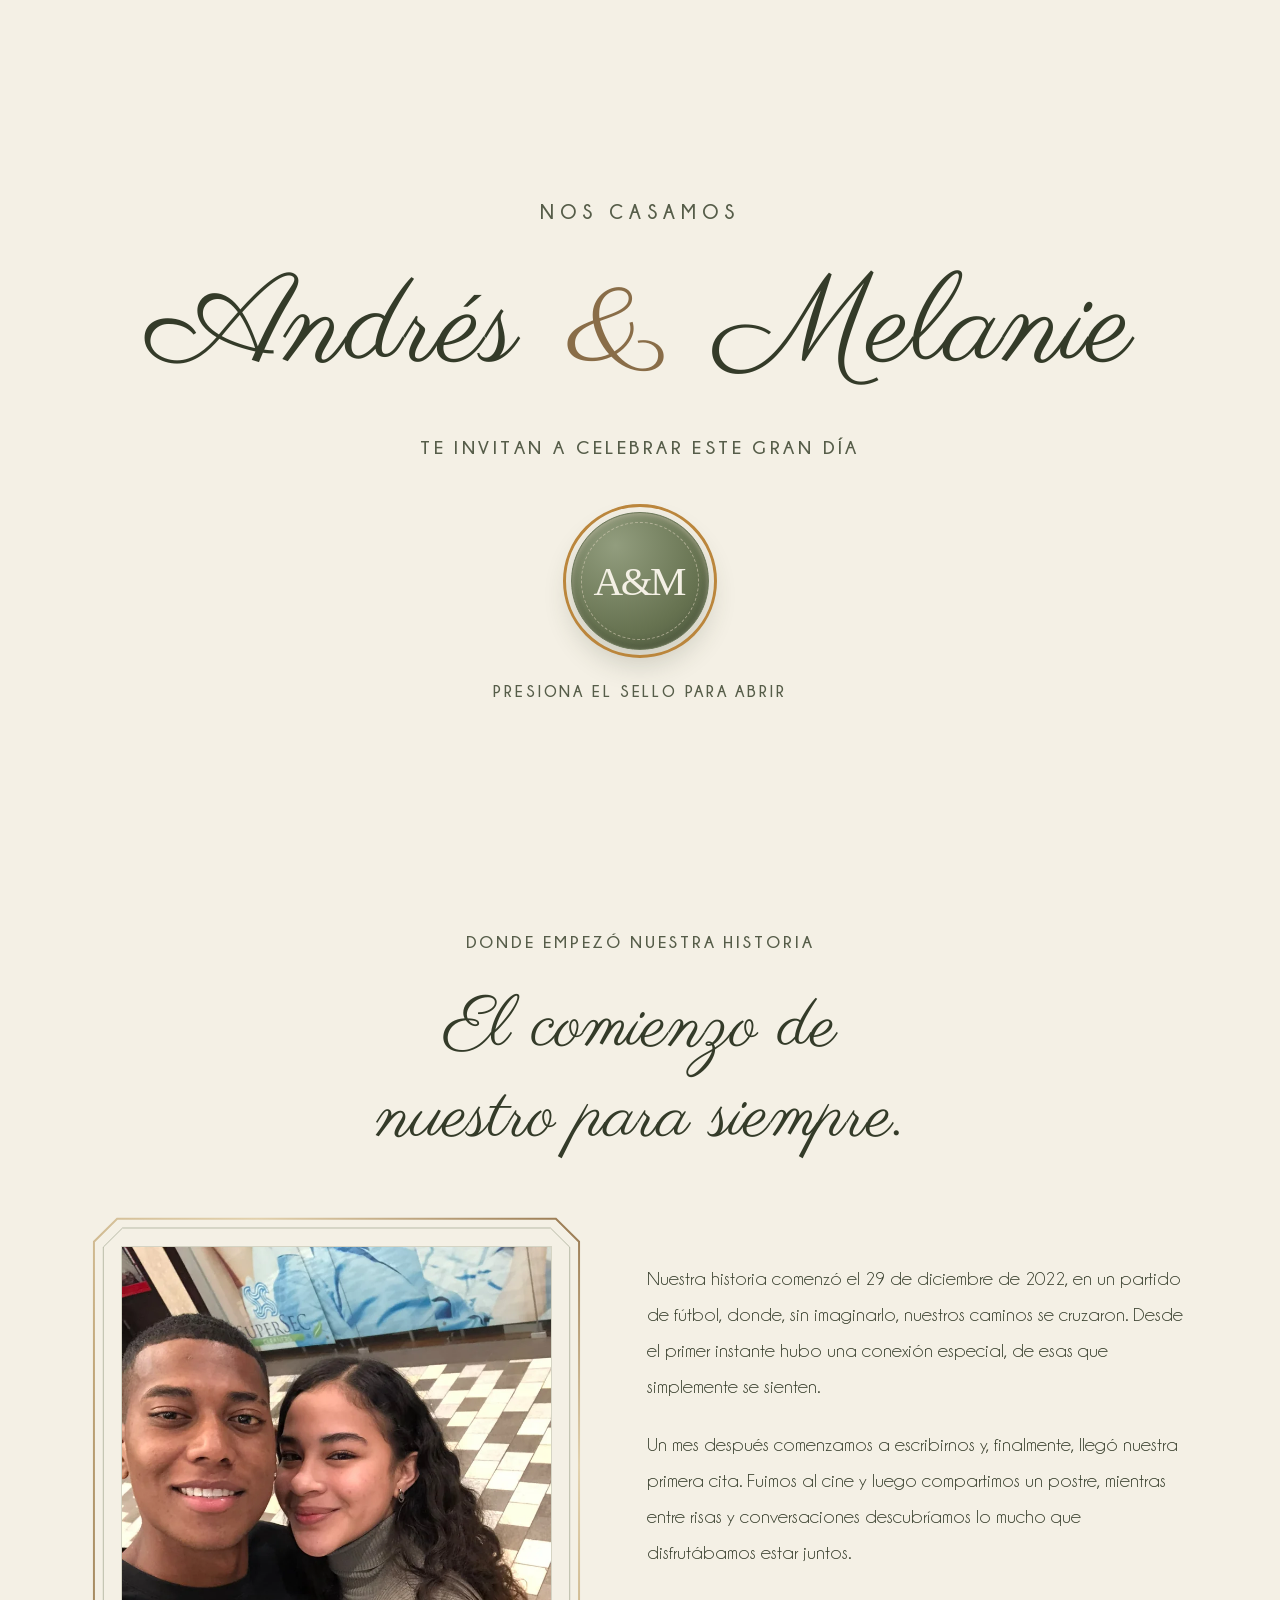
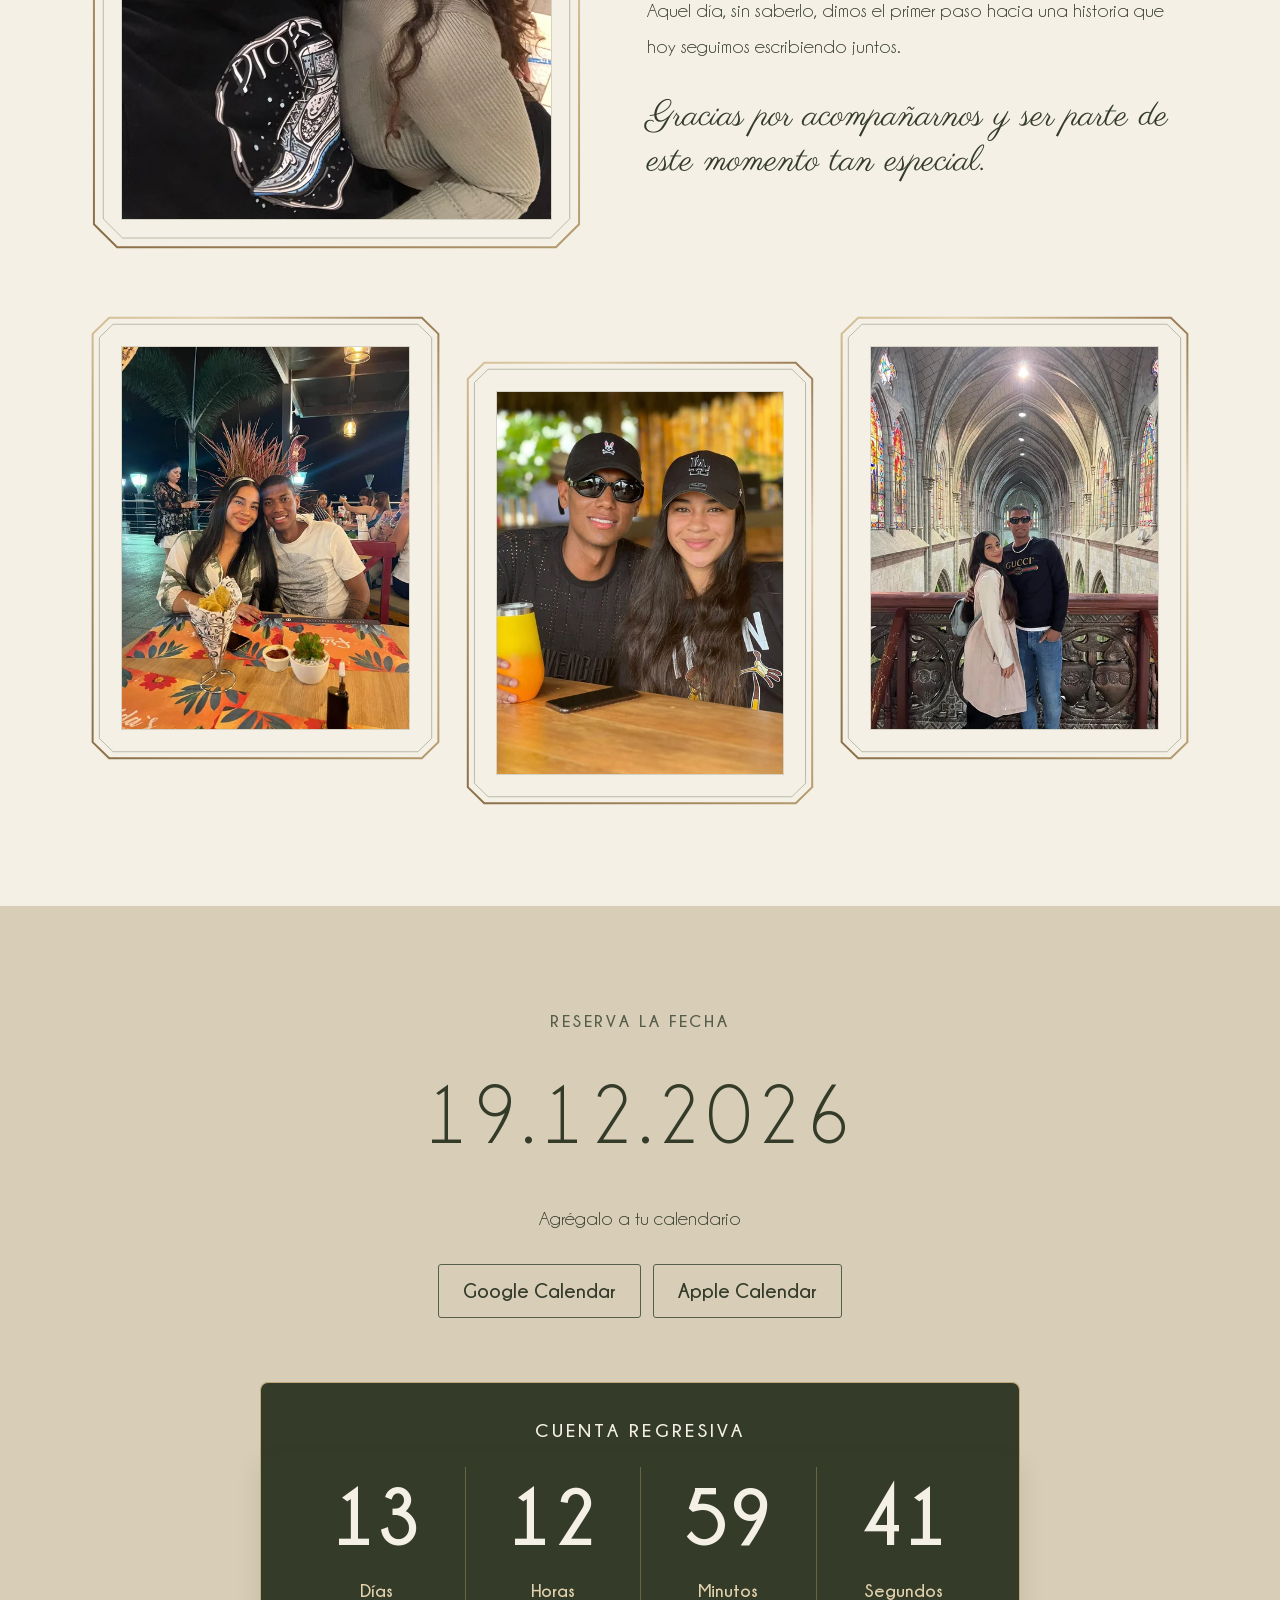
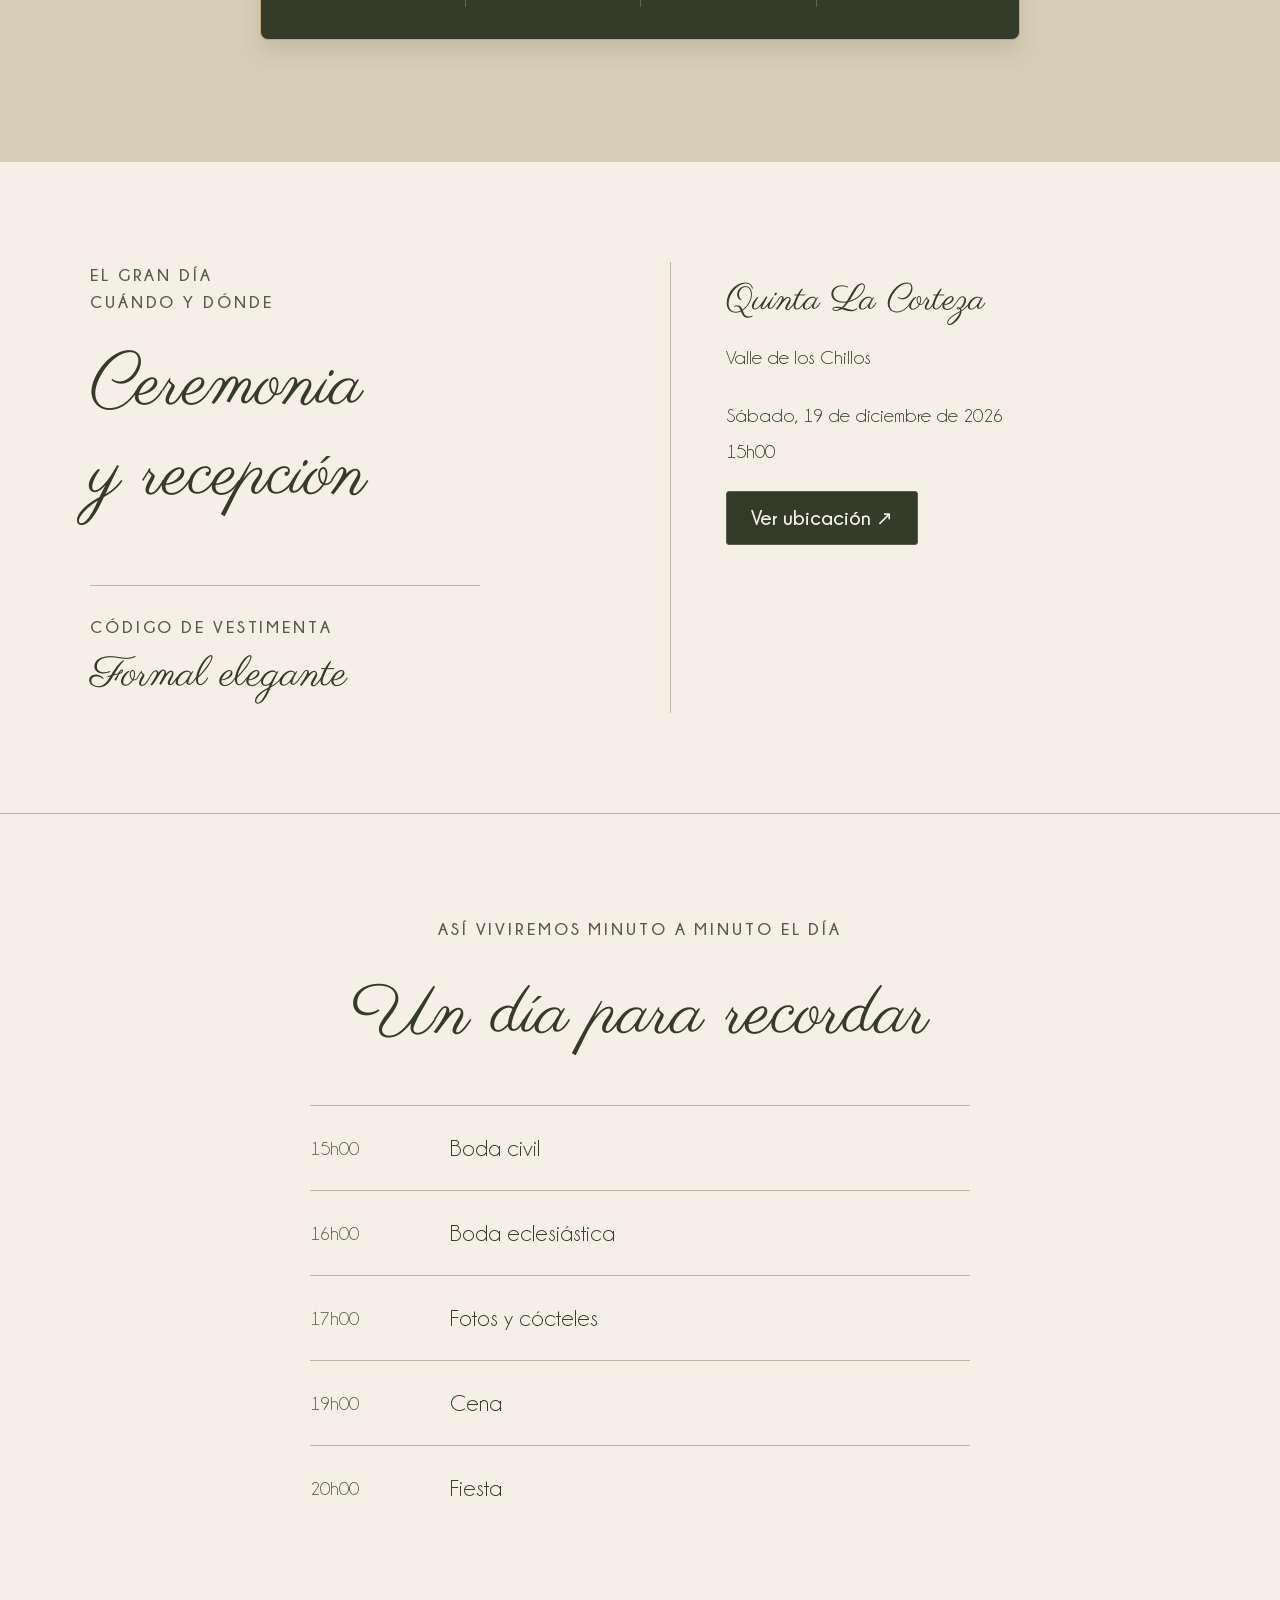
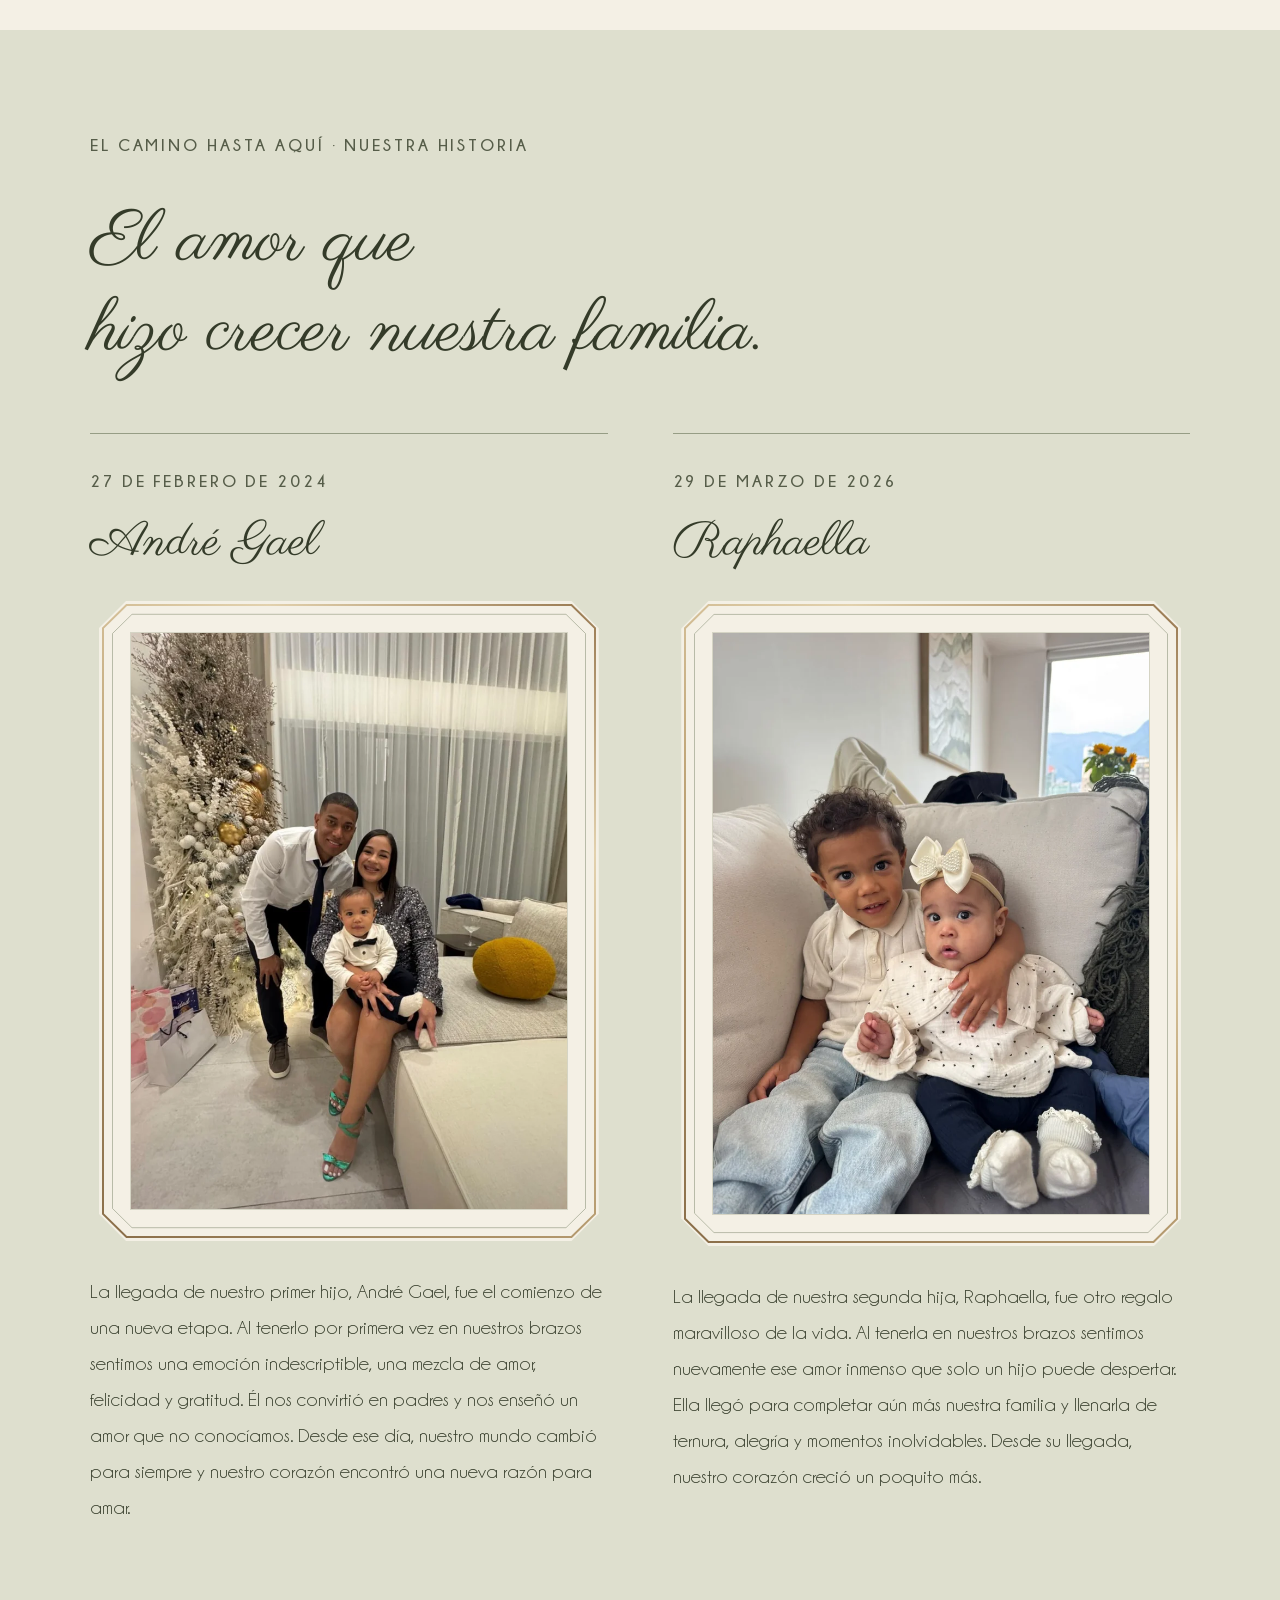
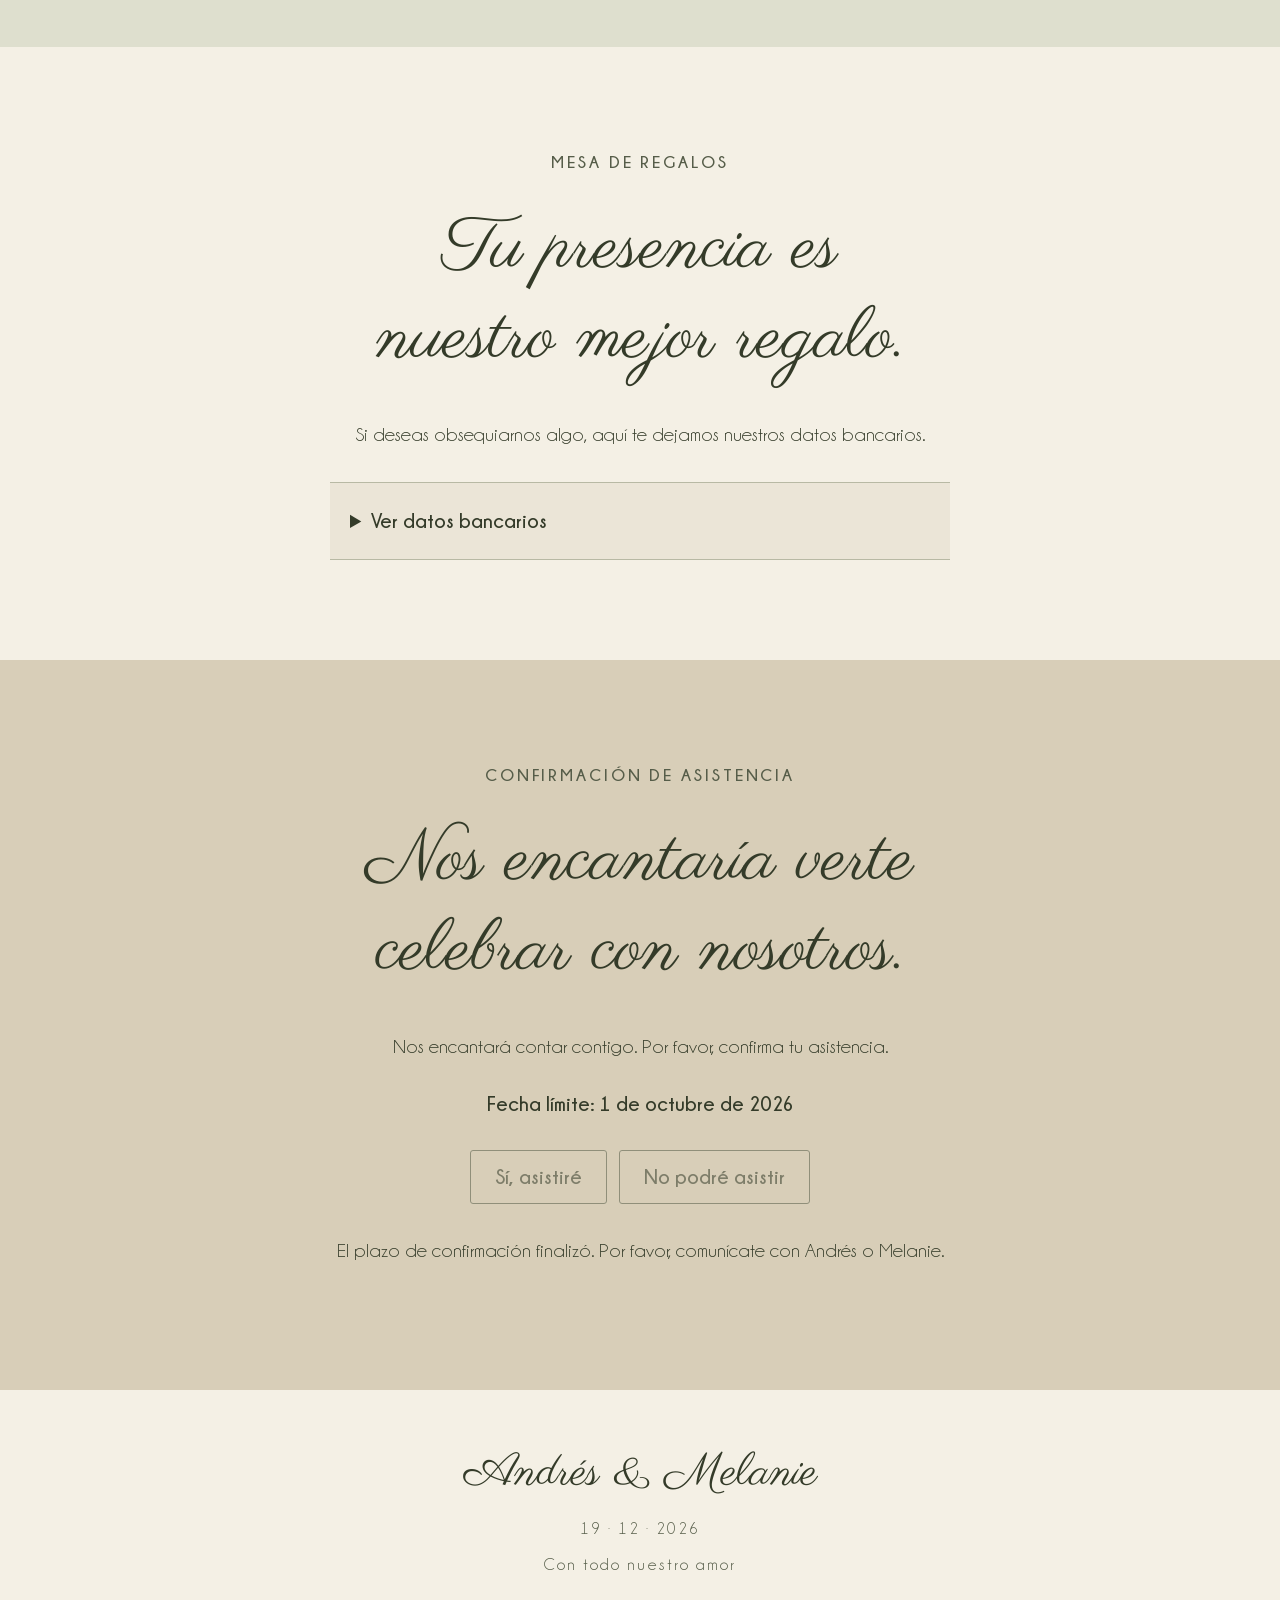
==== index.html @ 8e16e919 "Initial commit" ====
<!doctype html>
<html lang="es"><head><meta charset="utf-8"><meta name="viewport" content="width=device-width,initial-scale=1"><meta name="theme-color" content="#343b29"><meta name="description" content="Acompáñanos a celebrar la boda de Andrés y Melanie, el 19 de diciembre de 2026."><title>Andrés & Melanie · Nuestra boda</title><link rel="stylesheet" href="assets/styles.css"><link rel="stylesheet" href="assets/invitacion-extra.css"><script defer src="assets/config.js"></script><script defer src="assets/invitacion.js"></script><link rel="stylesheet" href="assets/identidad.css"></head>
<body class="invitation-page">
<dialog id="invitation-cover" class="invitation-cover" aria-labelledby="cover-names" aria-describedby="cover-hint">
  <div class="cover-content">
    <p class="eyebrow">Nos casamos</p>
    <h2 id="cover-names" class="cover-names">Andrés <span>&</span> Melanie</h2>
    <p class="cover-subtitle">Te invitan a celebrar este gran día</p>
    <p class="cover-guest" data-guest hidden></p>
    <button type="button" class="wax-seal" id="open-invitation" aria-label="Abrir la invitación de Andrés y Melanie" autofocus><span aria-hidden="true">A&M</span></button>
    <p id="cover-hint" class="cover-hint">Presiona el sello para abrir</p>
  </div>
</dialog>
<header class="topbar"><a href="index.html" class="monogram">A<i>&</i>M</a><a href="#confirmar">Confirmar asistencia ↗</a></header>
<main><section class="hero"><p class="eyebrow">Con todo nuestro amor · Nos casamos</p><p class="guest" data-guest hidden></p><h1>Andrés <span>&</span> Melanie</h1><div class="hero-date">19 <i>/</i> 12 <i>/</i> 2026</div><p>Una historia de amor.<br>Una vida para compartir.</p><a class="text-link" href="#historia">Descubre nuestra historia ↓</a><div class="full-names">Alonso Andrés Martínez Tenorio<br>Melanie Abigail Torres Juanazo</div></section>
<section id="historia" class="section story"><p class="eyebrow">Donde empezó nuestra historia</p><h2>El comienzo de<br><em>nuestro para siempre.</em></h2><div class="first-date-layout"><figure class="story-photo"><img src="assets/fotos/01-primera-cita-800.webp" srcset="assets/fotos/01-primera-cita-480.webp 480w, assets/fotos/01-primera-cita-800.webp 800w, assets/fotos/01-primera-cita-1200.webp 1200w" sizes="(max-width: 650px) calc(100vw - 48px), (max-width: 1000px) 44vw, 500px" width="1202" height="1600" alt="Andrés y Melanie en su primera cita" loading="lazy" decoding="async"></figure><div class="prose"><p>Nuestra historia comenzó el 29 de diciembre de 2022, en un partido de fútbol, donde, sin imaginarlo, nuestros caminos se cruzaron. Desde el primer instante hubo una conexión especial, de esas que simplemente se sienten.</p><p>Un mes después comenzamos a escribirnos y, finalmente, llegó nuestra primera cita. Fuimos al cine y luego compartimos un postre, mientras entre risas y conversaciones descubríamos lo mucho que disfrutábamos estar juntos.</p><p>Aquel día, sin saberlo, dimos el primer paso hacia una historia que hoy seguimos escribiendo juntos.</p><p class="serif-note">Gracias por acompañarnos y ser parte de este momento tan especial.</p></div></div><div class="memories-gallery" aria-label="Recuerdos de nuestra historia"><figure class="story-photo"><img src="assets/fotos/02-historia-800.webp" srcset="assets/fotos/02-historia-480.webp 480w, assets/fotos/02-historia-800.webp 800w, assets/fotos/02-historia-1200.webp 1200w" sizes="(max-width: 650px) calc(100vw - 48px), (max-width: 1250px) 28vw, 350px" width="1200" height="1600" alt="Andrés y Melanie compartiendo una salida" loading="lazy" decoding="async"></figure><figure class="story-photo"><img src="assets/fotos/03-historia-800.webp" srcset="assets/fotos/03-historia-480.webp 480w, assets/fotos/03-historia-800.webp 800w, assets/fotos/03-historia-1200.webp 1200w" sizes="(max-width: 650px) calc(100vw - 48px), (max-width: 1250px) 28vw, 350px" width="1200" height="1600" alt="Un recuerdo de Andrés y Melanie juntos" loading="lazy" decoding="async"></figure><figure class="story-photo"><img src="assets/fotos/04-historia-800.webp" srcset="assets/fotos/04-historia-480.webp 480w, assets/fotos/04-historia-800.webp 800w, assets/fotos/04-historia-1200.webp 1200w" sizes="(max-width: 650px) calc(100vw - 48px), (max-width: 1250px) 28vw, 350px" width="1200" height="1600" alt="Andrés y Melanie en una visita a una iglesia" loading="lazy" decoding="async"></figure></div></section>
<section class="date-panel section"><p class="eyebrow">Reserva la fecha</p><h2>19.12.2026</h2><p>Agrégalo a tu calendario</p><div class="actions"><a class="button" data-google-calendar target="_blank" rel="noopener">Google Calendar</a><button data-apple-calendar>Apple Calendar</button></div><p class="eyebrow countdown-title">Cuenta regresiva</p><div class="countdown" data-countdown aria-label="Tiempo para la boda"></div><p data-countdown-message aria-live="polite"></p></section>
<section class="section venue"><div class="venue-heading"><p class="eyebrow">El gran día<br>Cuándo y dónde</p><h2>Ceremonia<br><em>y recepción</em></h2><div class="dress"><p class="eyebrow">Código de vestimenta</p><p class="serif-note">Formal elegante</p></div></div><div class="venue-details"><h3>Quinta La Corteza</h3><p>Valle de los Chillos</p><p>Sábado, 19 de diciembre de 2026<br>15h00</p><a class="button dark" data-map target="_blank" rel="noopener">Ver ubicación ↗</a></div></section>
<section class="section schedule"><p class="eyebrow">Así viviremos minuto a minuto el día</p><h2>Un día para recordar</h2><ol class="timeline"><li><time>15h00</time><span>Boda civil</span></li><li><time>16h00</time><span>Boda eclesiástica</span></li><li><time>17h00</time><span>Fotos y cócteles</span></li><li><time>19h00</time><span>Cena</span></li><li><time>20h00</time><span>Fiesta</span></li></ol></section>
<section class="section family"><p class="eyebrow">El camino hasta aquí · Nuestra historia</p><h2>El amor que<br><em>hizo crecer nuestra familia.</em></h2><article><p class="eyebrow">27 de febrero de 2024</p><h3>André Gael</h3><figure class="story-photo"><img src="assets/fotos/05-familia-800.webp" srcset="assets/fotos/05-familia-480.webp 480w, assets/fotos/05-familia-800.webp 800w, assets/fotos/05-familia-1200.webp 1200w" sizes="(max-width: 650px) calc(100vw - 48px), (max-width: 1000px) 44vw, 500px" width="1210" height="1600" alt="Andrés y Melanie junto a André Gael" loading="lazy" decoding="async"></figure><p>La llegada de nuestro primer hijo, André Gael, fue el comienzo de una nueva etapa. Al tenerlo por primera vez en nuestros brazos sentimos una emoción indescriptible, una mezcla de amor, felicidad y gratitud. Él nos convirtió en padres y nos enseñó un amor que no conocíamos. Desde ese día, nuestro mundo cambió para siempre y nuestro corazón encontró una nueva razón para amar.</p></article><article><p class="eyebrow">29 de marzo de 2026</p><h3>Raphaella</h3><figure class="story-photo"><img src="assets/fotos/06-hijos-800.webp" srcset="assets/fotos/06-hijos-480.webp 480w, assets/fotos/06-hijos-800.webp 800w, assets/fotos/06-hijos-1200.webp 1200w" sizes="(max-width: 650px) calc(100vw - 48px), (max-width: 1000px) 44vw, 500px" width="1200" height="1600" alt="André Gael y Raphaella juntos" loading="lazy" decoding="async"></figure><p>La llegada de nuestra segunda hija, Raphaella, fue otro regalo maravilloso de la vida. Al tenerla en nuestros brazos sentimos nuevamente ese amor inmenso que solo un hijo puede despertar. Ella llegó para completar aún más nuestra familia y llenarla de ternura, alegría y momentos inolvidables. Desde su llegada, nuestro corazón creció un poquito más.</p></article></section>
<section class="section gifts"><p class="eyebrow">Mesa de regalos</p><h2>Tu presencia es<br><em>nuestro mejor regalo.</em></h2><p>Si deseas obsequiarnos algo, aquí te dejamos nuestros datos bancarios.</p><details><summary>Ver datos bancarios</summary><dl><dt>Banco</dt><dd>Pichincha</dd><dt>Tipo de cuenta</dt><dd>Ahorros</dd><dt>Número de cuenta</dt><dd>2214572931</dd><dt>Titular</dt><dd>Melani Torres</dd><dt>Cédula</dt><dd>0940584212</dd></dl><button data-copy-account>Copiar número de cuenta</button><p data-copy-status role="status"></p></details></section>
<section id="confirmar" class="section rsvp"><p class="eyebrow">Confirmación de asistencia</p><h2>Nos encantaría verte<br><em>celebrar con nosotros.</em></h2><p data-guest hidden></p><p data-seats hidden></p><p>Nos encantará contar contigo. Por favor, confirma tu asistencia.</p><p><strong>Fecha límite: 1 de octubre de 2026</strong></p><div class="actions"><button data-rsvp="si" disabled>Sí, asistiré</button><button data-rsvp="no" disabled>No podré asistir</button></div><p id="rsvp-status" role="status">Las confirmaciones estarán disponibles próximamente.</p></section></main><footer>Andrés & Melanie <span>19 · 12 · 2026</span><p>Con todo nuestro amor</p></footer></body></html>
---- assets/styles.css ----
:root{--ink:#343b29;--paper:#f4f0e5;--gold:#96764e;--line:#b8b9a4;--muted:#565d49;font-family:var(--body-font);color:var(--ink);background:var(--paper);font-synthesis:none}*{box-sizing:border-box}html{scroll-behavior:smooth;scroll-padding-top:30px}body{margin:0;font-size:16px;line-height:1.7}a{color:inherit}button,input,select{font:inherit}button,a.button{cursor:pointer}button,.button{display:inline-flex;align-items:center;justify-content:center;min-height:48px;padding:12px 24px;border:1px solid currentColor;background:transparent;color:inherit;text-decoration:none;border-radius:2px;line-height:1.4}button:hover,.button:hover{background:var(--gold);color:var(--ink)}button:disabled{cursor:not-allowed;opacity:.55}a:focus-visible,button:focus-visible,summary:focus-visible,input:focus-visible,select:focus-visible{outline:3px solid #bb863c;outline-offset:5px}.topbar{display:flex;justify-content:space-between;align-items:center;padding:20px 6%;border-bottom:1px solid var(--line);gap:24px}.topbar a{text-decoration:none}.monogram{font:30px var(--title-font)}.monogram i{color:#896d48}.hero{text-align:center;min-height:850px;padding:90px 20px 60px;background:var(--ink);color:var(--paper);position:relative}.hero:before{content:'';position:absolute;inset:24px;border:1px solid #96764e55;pointer-events:none}.eyebrow{text-transform:uppercase;letter-spacing:.2em;font-size:14px;font-weight:500;margin:0 0 26px}h1,h2,h3,.serif-note{font-family:var(--title-font);font-weight:400;line-height:1.07}h1{font-size:clamp(72px,10vw,142px);margin:30px 0}h1 span{display:block;font-size:.5em;font-style:italic;color:var(--gold);line-height:.9}h2{font-size:clamp(42px,5.7vw,72px);margin:0 0 32px}h3{font-size:36px;margin:16px 0}em{font-weight:400}p{margin:0 0 22px}.hero-date{font-size:23px;letter-spacing:.2em;margin:32px 0}.hero-date i{color:var(--gold);padding:0 8px}.full-names{font-size:14px;letter-spacing:.09em;margin-top:50px}.text-link{display:inline-block;text-underline-offset:7px;margin:16px 0}.section{padding:100px max(6%,calc((100vw - 1100px)/2));}.story{text-align:center}.prose{max-width:670px;margin:auto}.serif-note{font-size:30px;margin-top:30px}.date-panel,.rsvp{background:var(--ink);color:var(--paper);text-align:center}.date-panel h2{font-size:clamp(58px,8vw,105px)}.actions{display:flex;flex-wrap:wrap;justify-content:center;gap:12px;margin:28px 0}.countdown-title{margin-top:70px}.countdown{display:flex;justify-content:center;gap:35px;margin:24px 0}.countdown div{min-width:65px}.countdown b{font:52px var(--title-font);display:block}.countdown small{font-size:14px}.venue{display:grid;grid-template-columns:1fr 1fr;gap:60px}.venue-details{border-left:1px solid var(--line);padding-left:55px}.dark{background:var(--ink);color:var(--paper)}.dress{border-top:1px solid var(--line);margin-top:40px;padding-top:30px}.dress p{margin:0 0 10px}.schedule{text-align:center;border-top:1px solid var(--line)}.timeline{list-style:none;padding:0;margin:45px auto 0;max-width:660px;text-align:left}.timeline li{display:grid;grid-template-columns:110px 1fr;gap:30px;padding:24px 0;border-top:1px solid var(--line);align-items:center}.timeline span{font:30px var(--title-font)}.family{background:#dedfce;display:grid;grid-template-columns:1fr 1fr;gap:36px 65px}.family>h2,.family>.eyebrow{grid-column:1/-1;margin-bottom:0}.family article{border-top:1px solid #b8b9a4;padding-top:32px;margin-top:20px}.family article .eyebrow{margin-bottom:12px}.gifts{text-align:center}.gifts details{max-width:530px;margin:30px auto 0;text-align:left;border-top:1px solid var(--line);border-bottom:1px solid var(--line);padding:20px}.gifts summary{cursor:pointer}dl{display:grid;grid-template-columns:1fr 1fr;gap:10px}dt{color:var(--muted)}dd{margin:0;overflow-wrap:anywhere}footer{text-align:center;padding:55px 20px;font:36px var(--title-font)}footer span,footer p{display:block;font:14px var(--body-font);letter-spacing:.12em;margin-top:16px}.guest{color:var(--gold);font-size:22px}.reminder-intro{background:var(--ink);color:var(--paper);text-align:center}.reminder-intro h1{font-size:clamp(60px,8vw,100px)}.reminder-card{text-align:center;max-width:1000px;margin:auto;padding-left:6%;padding-right:6%}.admin main{max-width:1200px;margin:auto;padding:50px 24px}.admin h1{font-size:56px;margin:15px 0}.admin nav{display:flex;gap:20px;flex-wrap:wrap}.admin .intro{color:var(--muted)}.stats{display:flex;gap:45px;margin:32px 0}.stats strong{display:block;font:40px var(--title-font)}.filters{display:flex;gap:16px;flex-wrap:wrap;margin:25px 0}.filters label{flex:1;min-width:200px}input,select{display:block;width:100%;padding:12px;border:1px solid #969d85;background:white;color:var(--ink);margin-top:6px;border-radius:2px}.table-wrap{overflow-x:auto}table{width:100%;border-collapse:collapse;text-align:left}th,td{padding:16px 12px;border-bottom:1px solid var(--line)}th{font-size:14px}td button{padding:8px 12px;margin:4px;min-height:44px}td small{display:block}.empty{padding:65px 20px;text-align:center;border:1px dashed #969d85}.notice{padding:16px 20px;border-left:3px solid var(--gold);background:#dedfce}.admin h2{font-size:34px}.status{min-height:28px}.admin [hidden],[hidden]{display:none!important}@media(max-width:650px){.hero{min-height:760px;padding-top:70px}.topbar{padding:16px 20px;font-size:14px}.section{padding:65px 24px}.venue,.family{grid-template-columns:1fr;gap:30px}.venue-details{border-left:0;border-top:1px solid var(--line);padding:25px 0 0}.family>h2,.family>.eyebrow{grid-column:auto}.countdown{gap:15px}.countdown b{font-size:40px}.countdown div{min-width:55px}.eyebrow{letter-spacing:.15em}.actions>*{flex:1 1 200px}.stats{gap:24px}.admin h1{font-size:44px}dl{grid-template-columns:1fr}dd{margin-bottom:8px}}@media(prefers-reduced-motion:reduce){html{scroll-behavior:auto}}
---- assets/invitacion-extra.css ----
/* Portada de apertura: el sello es un botón nativo, accesible con teclado. */
body.cover-open { overflow: hidden; }
.invitation-cover {
  position: fixed; inset: 0; width: 100%; max-width: none;
  height: 100%; height: 100dvh; max-height: none;
  margin: 0; border: 0; padding: 32px 24px; overflow-y: auto;
  background: #f4f0e5; color: #343b29;
}
.invitation-cover::backdrop { background: #f4f0e5; }
.cover-content { min-height: 100%; display: flex; flex-direction: column; align-items: center; justify-content: center; text-align: center; padding: 40px 0; }
.invitation-page .invitation-cover .eyebrow { color: #565d49; font-size: 20px; letter-spacing: .3em; margin-bottom: 22px; }
.invitation-page .cover-names { font-family: var(--title-font); font-size: clamp(68px, 10vw, 130px); line-height: 1.25; margin: 0 0 22px; }
.cover-names span { color: #896d48; padding: 0 .08em; }
.cover-subtitle { text-transform: uppercase; letter-spacing: .18em; font-size: 19px; color: #565d49; margin: 0 0 48px; }
.cover-guest { font-family: var(--title-font); font-size: 28px; margin: -20px 0 30px; }
.wax-seal {
  position: relative; flex-shrink: 0; width: 138px; height: 138px; border-radius: 50%;
  border: 1px solid #a35746; padding: 0; color: #f7e4ce;
  background: radial-gradient(circle at 35% 25%, #a9503d, #8f3d2e 65%, #733326);
  box-shadow: inset 0 2px 5px #d6997866, inset 0 -5px 9px #54231866, 0 14px 28px #60362b40;
  transition: transform .2s ease, box-shadow .2s ease;
}
.wax-seal::before { content: ''; position: absolute; inset: 9px; border: 1px dashed #e1b29488; border-radius: 50%; pointer-events: none; }
.wax-seal span { font: 46px var(--title-font); }
.wax-seal:hover { color: #fff0dc; background: radial-gradient(circle at 35% 25%, #b65b47, #8f3d2e 65%, #733326); transform: translateY(-3px); box-shadow: inset 0 2px 5px #d6997866, 0 18px 30px #60362b50; }
.wax-seal:active { transform: translateY(1px); }
.cover-hint { color: #565d49; text-transform: uppercase; letter-spacing: .18em; font-size: 16px; margin: 27px 0 0; }

/* Mayor legibilidad en la invitación, sin alterar los paneles de gestión. */
.invitation-page { font-size: 20px; line-height: 1.8; }
.invitation-page .eyebrow { font-size: 17px; }
.invitation-page .full-names { font-size: 18px; }
.invitation-page .hero > p:not(.eyebrow) { font-size: 24px; }
.invitation-page .prose { max-width: 760px; }
.invitation-page .serif-note { font-size: 36px; }
.invitation-page .guest { font-size: 27px; }
.invitation-page .countdown small { font-size: 17px; }
.invitation-page .countdown b { font-size: 60px; }
.invitation-page footer span, .invitation-page footer p { font-size: 17px; }
.invitation-page .gifts details { max-width: 620px; }
@media (max-width: 650px) {
  .invitation-page { font-size: 18px; }
  .invitation-page .topbar { font-size: 16px; }
  .invitation-page .eyebrow { font-size: 16px; }
  .invitation-page .full-names { font-size: 17px; }
  .invitation-page .hero > p:not(.eyebrow) { font-size: 22px; }
  .invitation-page .serif-note { font-size: 32px; }
  .invitation-page .countdown b { font-size: 46px; }
  .invitation-page .countdown small { font-size: 16px; }
  .invitation-page .invitation-cover .eyebrow { font-size: 17px; }
  .invitation-page .cover-names { max-width: 100%; font-size: clamp(54px, 12vw, 78px); }
  .cover-subtitle { font-size: 16px; letter-spacing: .14em; max-width: 320px; margin-bottom: 35px; }
  .cover-hint { font-size: 14px; letter-spacing: .12em; }
  .wax-seal { width: 124px; height: 124px; }
}
@media (prefers-reduced-motion: reduce) { .wax-seal { transition: none; } }

/* Fotografías completas: sin recortes, con espacio reservado durante la carga. */
.story-photo { margin: 0; min-width: 0; }
.story-photo img { display: block; width: 100%; height: auto; background: #d8ceb8; border-radius: 3px; }
.first-date-layout { display: grid; grid-template-columns: minmax(0, 1fr) minmax(0, 1.1fr); gap: clamp(30px, 5vw, 65px); align-items: center; margin-top: 52px; text-align: left; }
.first-date-layout .story-photo { max-width: 500px; width: 100%; margin: auto; }
.first-date-layout .prose { min-width: 0; }
.memories-gallery { display: grid; grid-template-columns: repeat(3, minmax(0, 1fr)); gap: 24px; align-items: start; margin-top: 64px; }
.memories-gallery .story-photo:nth-child(2) { margin-top: 45px; }
.family article .story-photo { max-width: 500px; margin: 28px auto 32px; }
@media (max-width: 650px) {
  .first-date-layout { grid-template-columns: 1fr; margin-top: 34px; }
  .memories-gallery { grid-template-columns: 1fr; gap: 28px; margin-top: 36px; }
  .memories-gallery .story-photo { max-width: 500px; width: 100%; margin: 0 auto; }
}
---- assets/identidad.css ----
@font-face {
  font-family: Parisienne;
  src: url('fonts/Parisienne-Regular.ttf') format('truetype');
  font-weight: 400;
  font-style: normal;
  font-display: swap;
}

@font-face {
  font-family: 'Champagne & Limousines';
  src: url('fonts/champagne.ttf') format('truetype');
  font-weight: 400;
  font-style: normal;
  font-display: swap;
}
@font-face {
  font-family: 'Champagne & Limousines';
  src: url('fonts/champagne-bold.ttf') format('truetype');
  font-weight: 600 900;
  font-style: normal;
  font-display: swap;
}
/* Línea compartida: arena, salvia y oliva. Licencia web confirmada por el propietario. */
:root {
  --title-font: 'Parisienne', 'Brush Script MT', cursive;
  --body-font: 'Champagne & Limousines', 'Century Gothic', 'Trebuchet MS', sans-serif;
  --ink: #343b29;
  --paper: #f4f0e5;
  --sand: #d8ceb8;
  --sage: #969d85;
  --light-sage: #dedfce;
  --gold: #896d48;
  --line: #b8b9a4;
  --muted: #565d49;
}
body { font-family: var(--body-font); color: var(--ink); background: var(--paper); }
.reminder { font-size: 20px; }
.admin { font-size: 18px; }
h1, h2, h3, .serif-note, .monogram, footer { font-family: var(--title-font); font-weight: 400; line-height: 1.25; }
h1 em, h2 em, h3 em { font-style: normal; }
.eyebrow { color: var(--muted); font-weight: 600; letter-spacing: .17em; }
.topbar { background: var(--paper); border-color: var(--line); }
.hero, .reminder-intro { background: var(--light-sage); color: var(--ink); }
.hero { min-height: auto; padding-top: 80px; padding-bottom: 80px; }
.hero:before { border-color: #969d8570; }
.hero h1 { font-size: clamp(76px, 10vw, 140px); margin: 24px 0; line-height: 1.15; }
.hero h1 span { display: inline; font-size: .65em; padding: 0 .12em; color: var(--gold); }
.hero h1:focus:not(:focus-visible) { outline: none; }
.hero .full-names { margin-top: 38px; letter-spacing: .05em; }
.date-panel, .rsvp { background: var(--sand); color: var(--ink); }
.date-panel h2 { font-family: var(--body-font); font-size: clamp(46px, 7vw, 84px); font-weight: 400; letter-spacing: .07em; }
.family { background: var(--light-sage); }
.schedule { background: var(--paper); }
.section { border-color: var(--line); }
.section > h2 { max-width: 950px; margin-left: auto; margin-right: auto; }
.venue h2 { margin-left: 0; }
.venue-heading .eyebrow { line-height: 1.55; }
.venue-heading .eyebrow br { display: block; }
.venue-details { position: relative; }
.venue-heading .dress { margin-top: 64px; padding-top: 28px; border-top: 1px solid var(--line); max-width: 390px; }
.venue-heading .dress .eyebrow { font-weight: 700; }
.venue-heading .dress .serif-note { font-size: 42px; }
.family > h2 { margin-left: 0; }
.family article { border-color: var(--sage); }
.family article h3 { font-size: 48px; }
.countdown b, .invitation-page .countdown b, .stats strong { font-family: var(--body-font); font-weight: 400; line-height: 1.3; }
.countdown { gap: clamp(18px, 4vw, 48px); }
.countdown small { color: var(--muted); }
.timeline span { font-family: var(--body-font); font-size: 24px; }
.timeline time { color: var(--muted); }
button, .button { border-radius: 3px; border-color: var(--muted); }
button:hover, .button:hover { background: var(--ink); color: var(--paper); }
.dark { background: var(--ink); color: var(--paper); }
.actions button, .actions .button { min-height: 52px; }
.guest, .invitation-page .guest { color: var(--gold); }
.gifts details { background: #ebe5d7; border-color: var(--line); }
.story-photo img { border-radius: 2px; }
footer { background: var(--paper); color: var(--ink); font-size: 46px; }
footer p, footer span { color: var(--muted); }
.invitation-cover, .invitation-cover::backdrop { background: var(--paper); color: var(--ink); }
.invitation-page .cover-names { font-family: var(--title-font); font-size: clamp(64px, 10vw, 125px); }
.invitation-page .invitation-cover .eyebrow { color: var(--muted); }
.cover-subtitle, .cover-hint { color: var(--muted); }
.cover-names span { color: var(--gold); }
.wax-seal {
  border-color: #6e795b; color: var(--paper);
  background: radial-gradient(circle at 32% 24%, #929d7e, #667250 64%, #48533c);
  box-shadow: inset 0 2px 5px #d8ceb880, inset 0 -5px 9px #343b2940, 0 14px 28px #343b2933;
}
.wax-seal::before { border-color: #d8ceb899; }
.wax-seal span { font-family: var(--title-font); font-size: 43px; }
.wax-seal:hover {
  color: var(--paper); background: radial-gradient(circle at 32% 24%, #9ba588, #6e795b 64%, #48533c);
  box-shadow: inset 0 2px 5px #d8ceb880, 0 18px 30px #343b2944;
}
.notice { background: var(--light-sage); border-color: var(--sage); }
.admin h1 { font-size: 64px; }
.admin h2 { font-size: 40px; }
.admin input, .admin select { background: #faf8f2; }
.admin .stats { border-block: 1px solid var(--line); padding: 22px 0; }
@media (max-width: 650px) {
  .hero { padding: 65px 25px; }
  .hero h1 { font-size: clamp(64px, 12vw, 82px); }
  .hero h1 span { display: block; line-height: 1.05; padding: 3px 0; }
  .invitation-page .cover-names { font-size: clamp(52px, 11vw, 72px); }
  h2 { font-size: 46px; }
  .family article h3 { font-size: 42px; }
  .timeline span { font-size: 21px; }
  .countdown { gap: 16px; }
  .invitation-page .countdown b { font-size: 40px; }
  .admin h1 { font-size: 52px; }
}
/* Ajustes de monograma, indicaciones y marcos de doble línea. */
.monogram { display: inline-flex; align-items: baseline; gap: 3px; white-space: nowrap; letter-spacing: -.04em; }
.monogram i { font-style: normal; font-size: .8em; }
.hero-date { letter-spacing: .04em; word-spacing: 0; }
.hero-date i { padding: 0 2px; font-style: normal; }
.wax-seal span { font-family: Georgia, 'Times New Roman', serif; font-size: 41px; font-weight: 400; letter-spacing: -.06em; padding-right: .06em; }
.cover-hint, .cover-subtitle, .text-link, button, .button, summary, .topbar > a:not(.monogram) { font-weight: 700; }
.story-photo {
  position: relative;
  padding: clamp(22px, 2.8vw, 32px);
  background: #f4f0e5;
  border: 0;
  border-radius: 0;
  box-shadow: none;
  clip-path: polygon(5.5% 0, 94.5% 0, 100% 4.3%, 100% 95.7%, 94.5% 100%, 5.5% 100%, 0 95.7%, 0 4.3%);
}
.story-photo::after {
  content: '';
  position: absolute;
  inset: 0;
  background: url('marco-elegante.svg') center / 100% 100% no-repeat;
  pointer-events: none;
}
.story-photo img { border-radius: 0; outline: 1px solid #b8b9a480; box-shadow: none; }
@media (max-width: 650px) {
  .story-photo { padding: 24px; }
  .wax-seal span { font-size: 37px; }
  .hero-date { font-size: 23px; letter-spacing: .025em; }
}

/* El título recibe foco al abrir el sello, sin contorno visual. */
.hero h1:focus, .hero h1:focus-visible { outline: none; }
/* Cuenta regresiva destacada dentro de Reserva la fecha. */
.invitation-page .date-panel .countdown-title {
  margin: 64px auto 0;
  max-width: 760px;
  padding: 30px 20px 8px;
  background: var(--ink);
  color: var(--paper);
  border: 1px solid #c1a77a;
  border-bottom: 0;
  border-radius: 8px 8px 0 0;
  font-size: 19px;
  font-weight: 700;
  letter-spacing: .16em;
}
.invitation-page .date-panel .countdown {
  max-width: 760px;
  margin: 0 auto;
  padding: 12px 28px 32px;
  display: grid;
  grid-template-columns: repeat(4, minmax(0, 1fr));
  gap: 0;
  background: var(--ink);
  color: var(--paper);
  border: 1px solid #c1a77a;
  border-top: 0;
  border-radius: 0 0 8px 8px;
  box-shadow: 0 12px 24px #343b2920;
}
.invitation-page .date-panel .countdown div { min-width: 0; }
.invitation-page .date-panel .countdown div + div { border-left: 1px solid #c1a77a60; }
.invitation-page .date-panel .countdown b {
  color: #f4f0e5;
  font-size: clamp(48px, 6.5vw, 80px);
  font-weight: 700;
  line-height: 1.2;
  font-variant-numeric: tabular-nums;
}
.invitation-page .date-panel .countdown small {
  display: block;
  margin-top: 12px;
  font-size: 18px;
  font-weight: 700;
  color: #e2d1ad;
}
.invitation-page .date-panel [data-countdown-message]:not(:empty) { margin-top: 24px; font-weight: 700; }
@media (max-width: 650px) {
  .invitation-page .date-panel .countdown-title { font-size: 17px; padding: 24px 12px 10px; }
  .invitation-page .date-panel .countdown { padding: 12px 8px 26px; }
  .invitation-page .date-panel .countdown b { font-size: clamp(34px, 9vw, 54px); }
  .invitation-page .date-panel .countdown small { font-size: 15px; margin-top: 8px; }
}
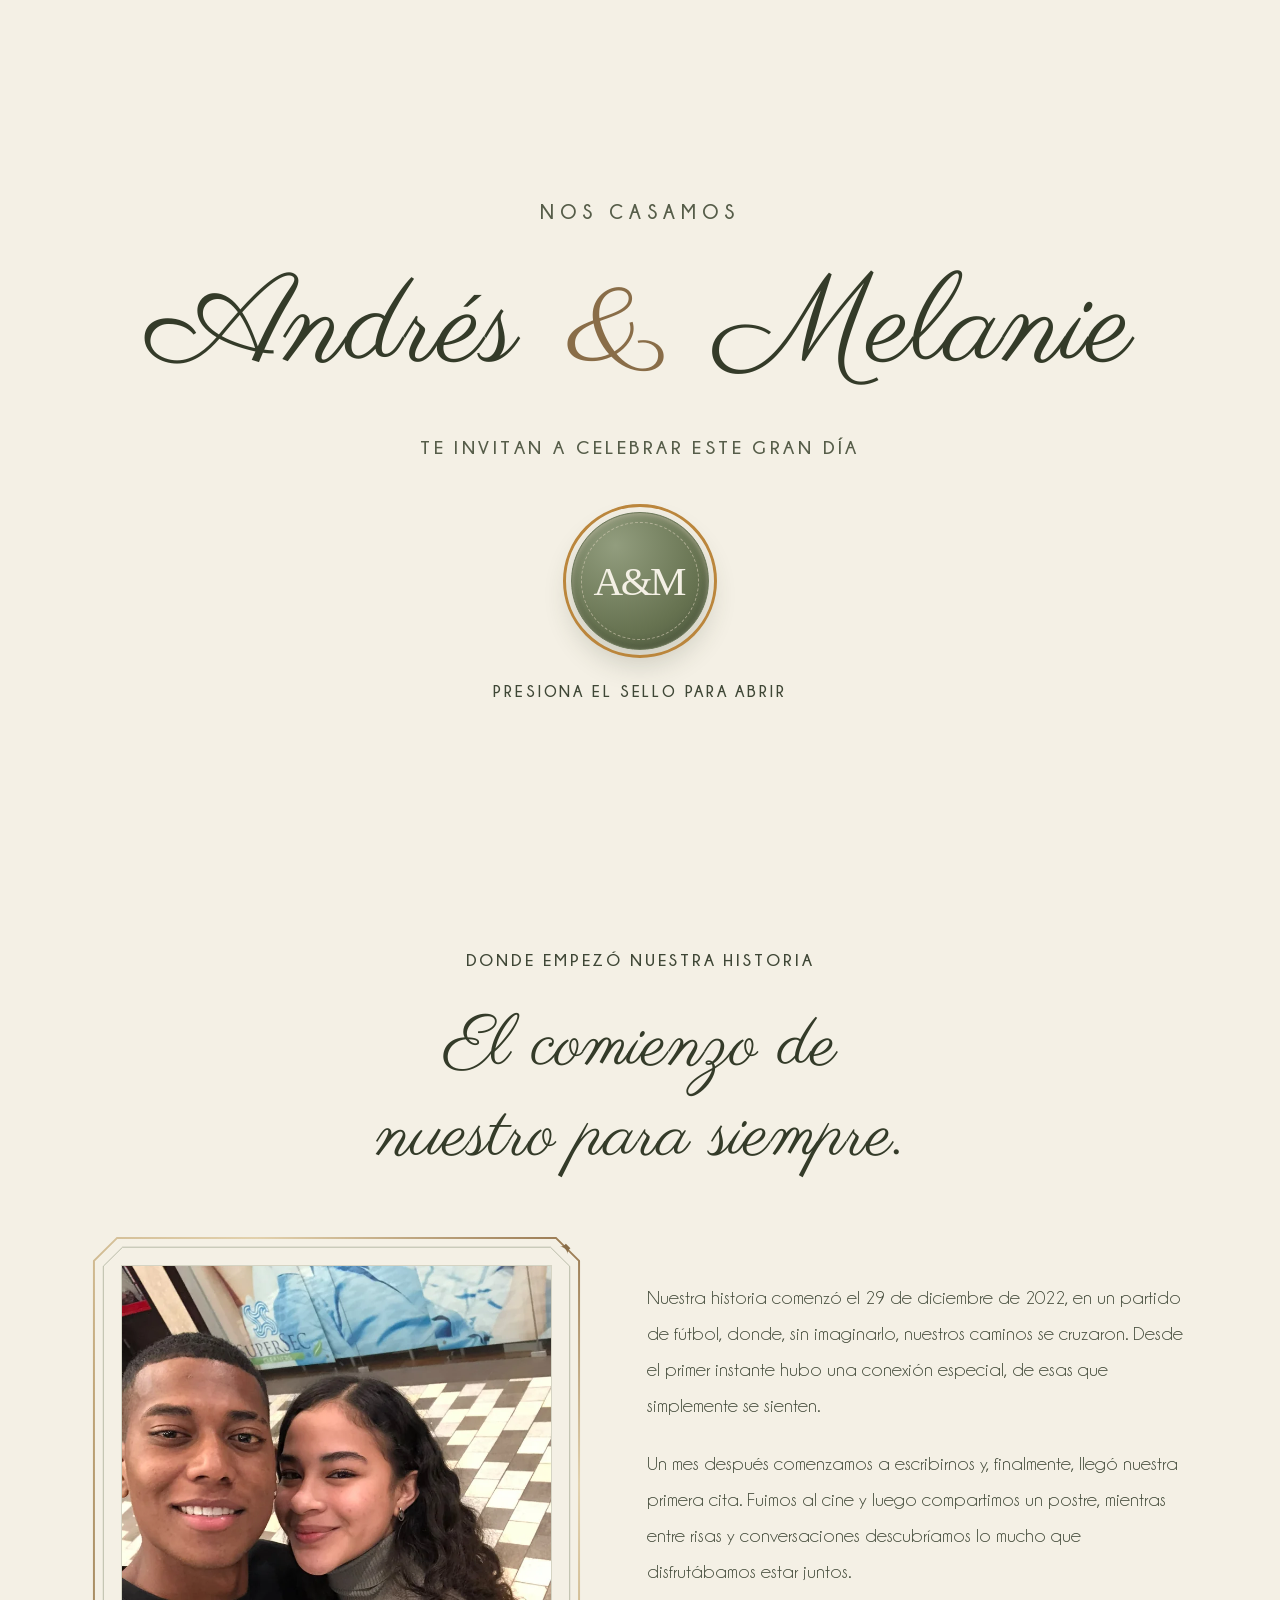
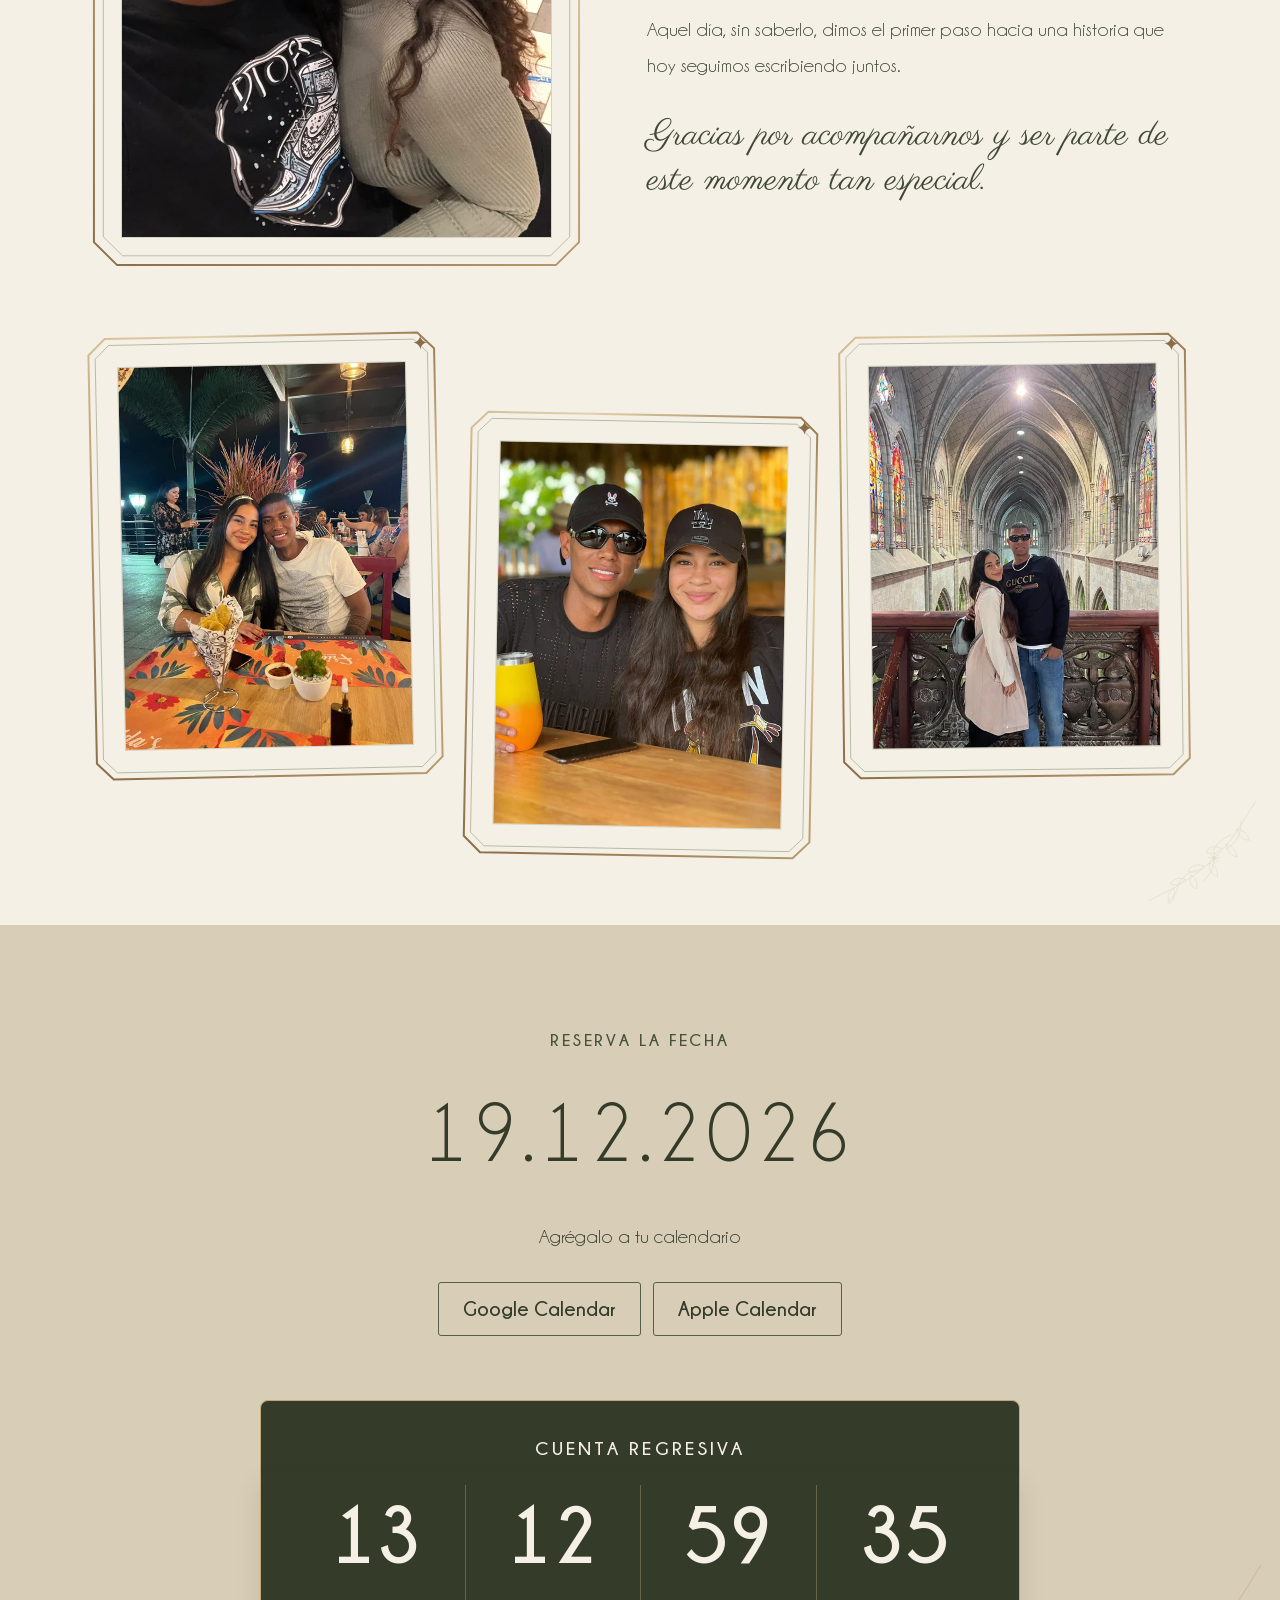
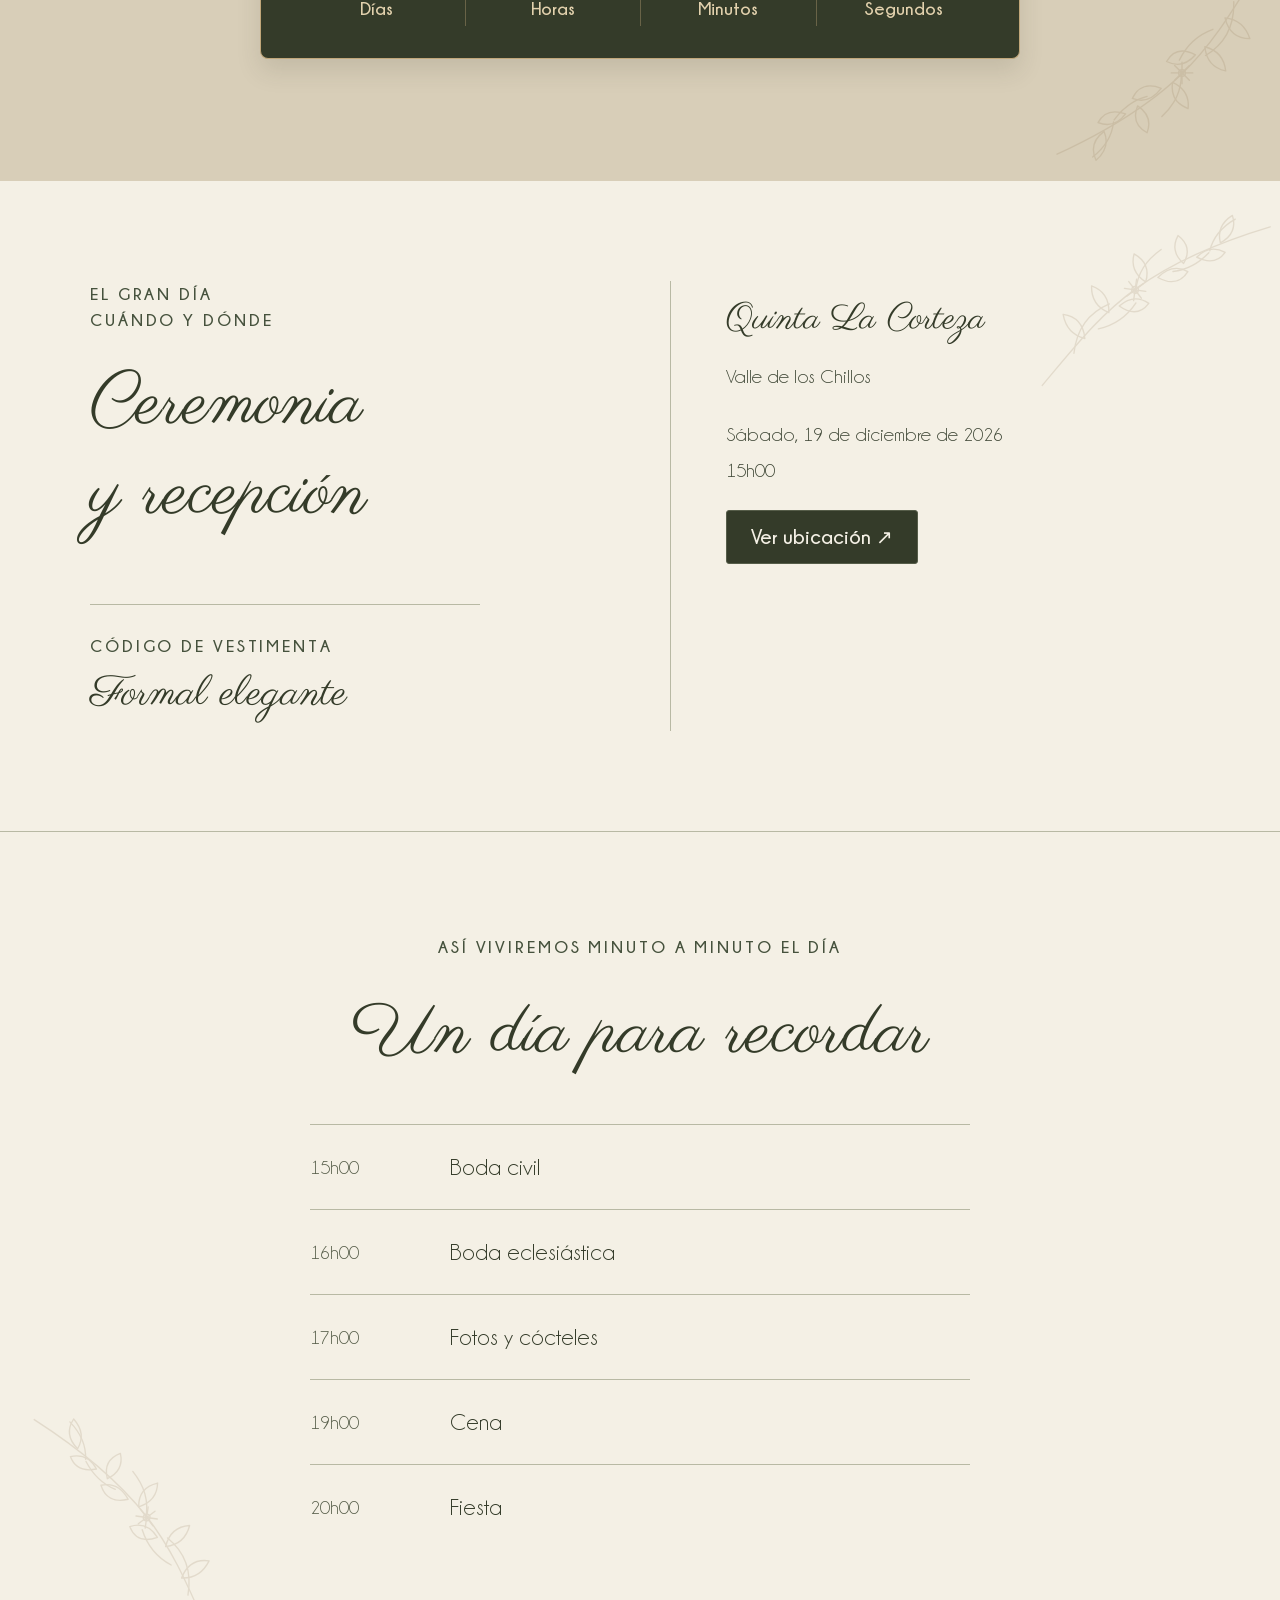
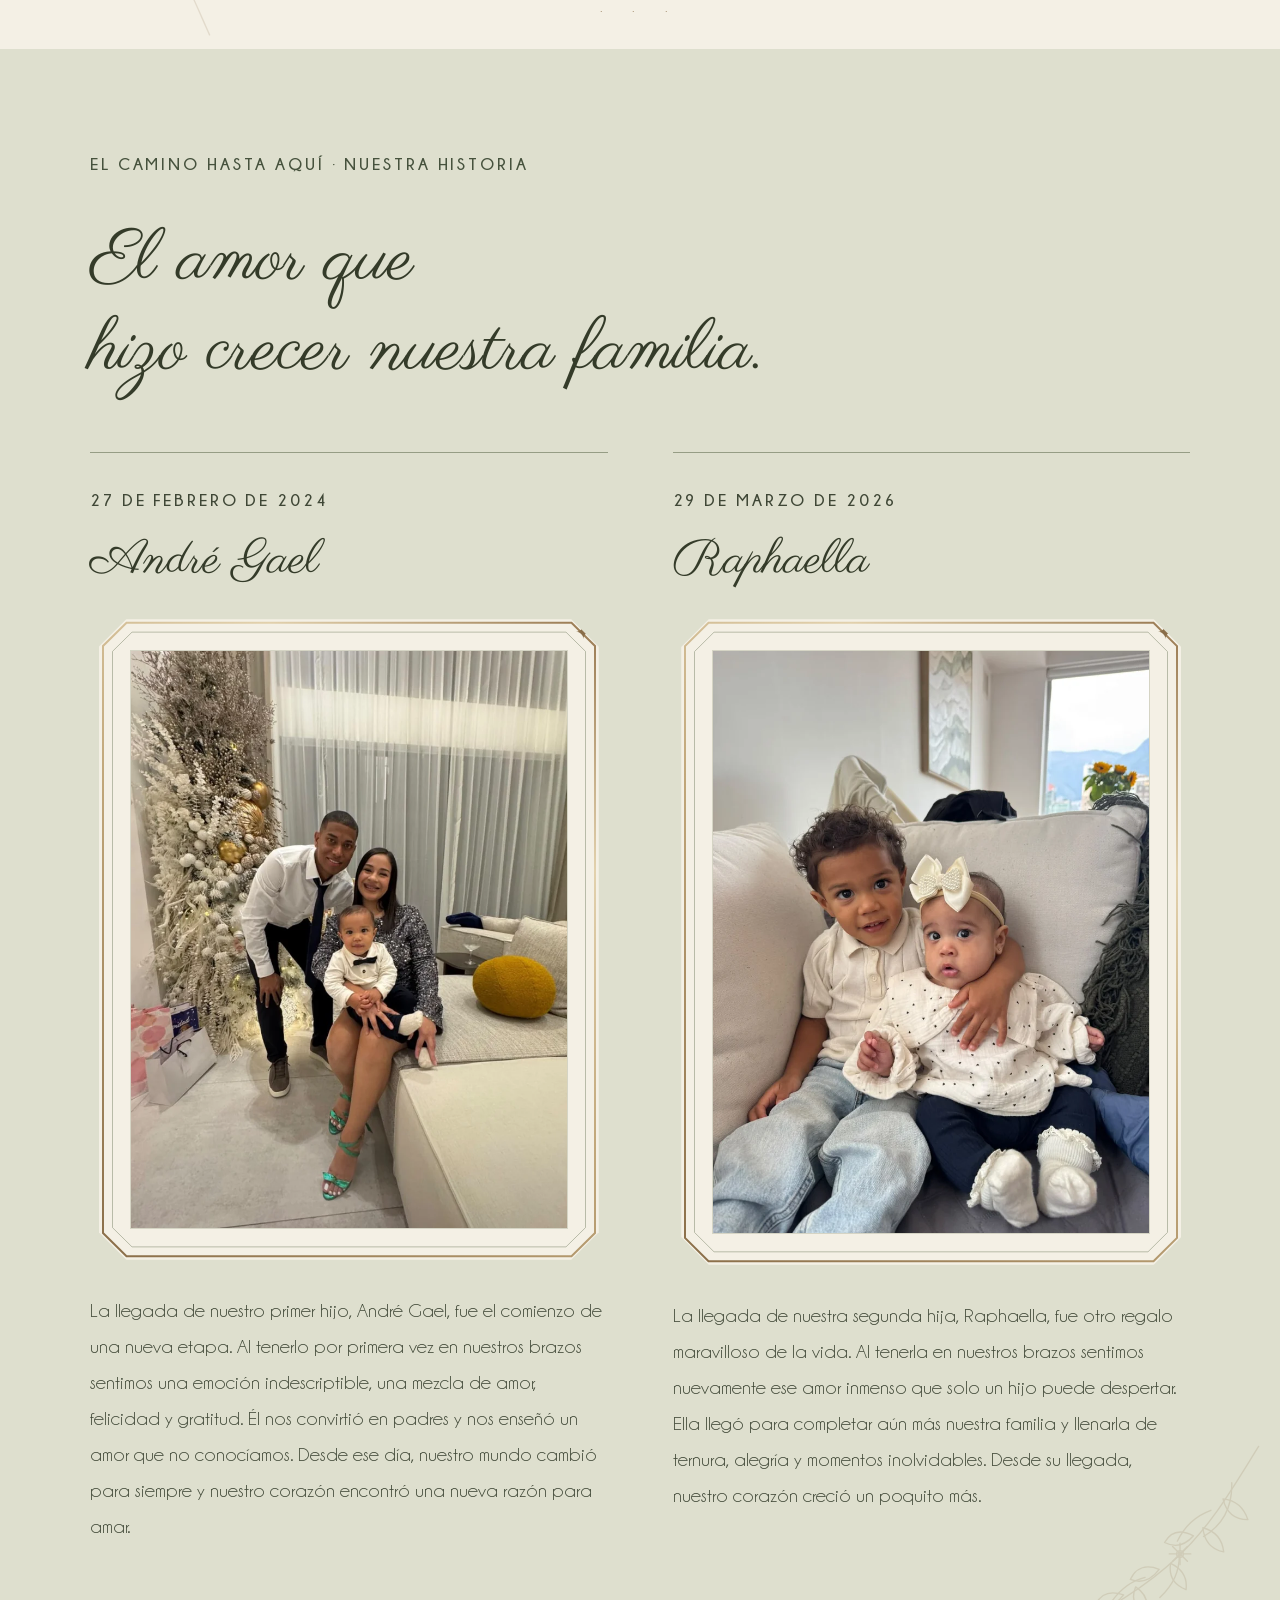
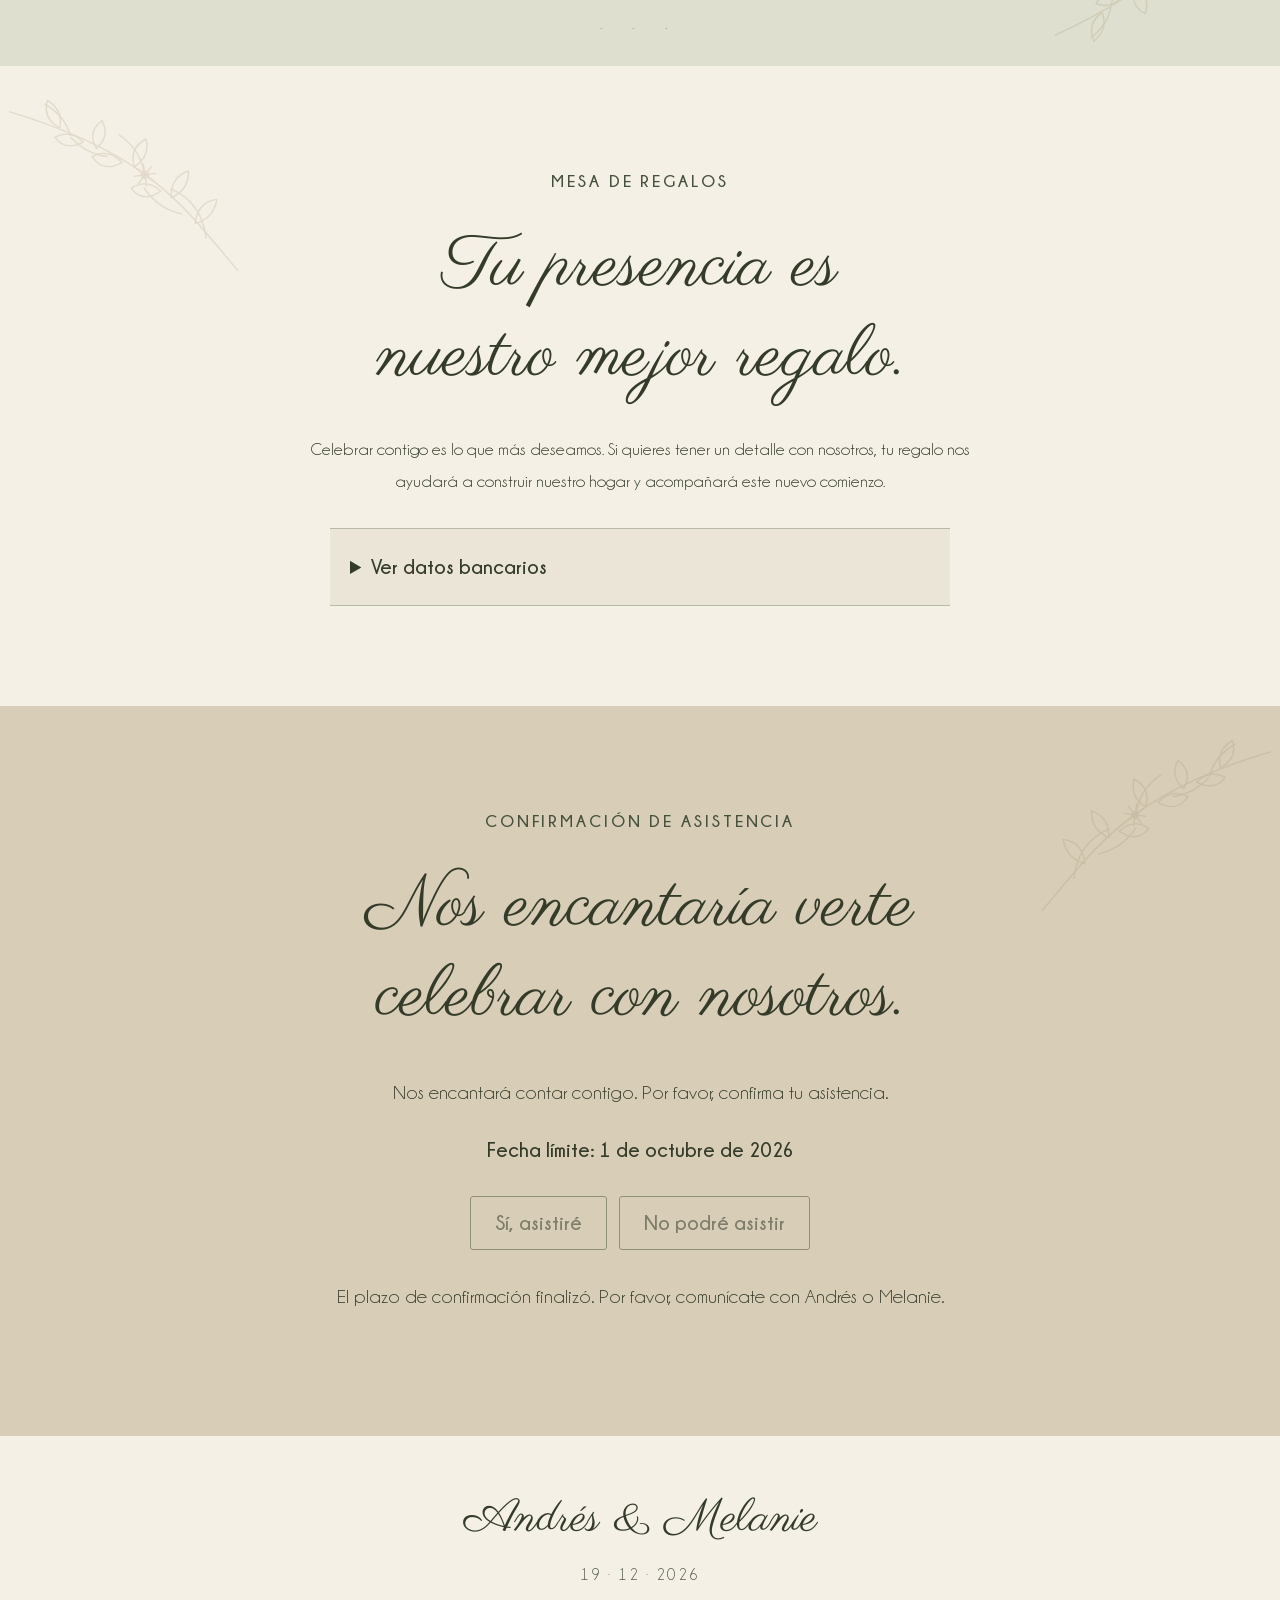
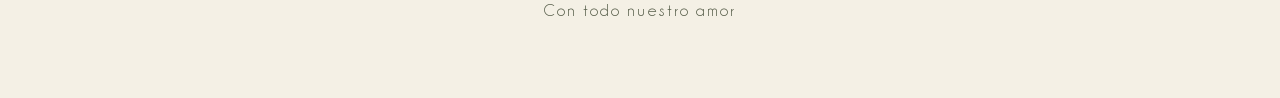
==== commit ed7b837a: "Actualizar invitados, confirmaciones y recordatorio" ====
--- a/index.html
+++ b/index.html
@@ -3,22 +3,22 @@
 <body class="invitation-page">
 <dialog id="invitation-cover" class="invitation-cover" aria-labelledby="cover-names" aria-describedby="cover-hint">
   <div class="cover-content">
+    <p class="cover-guest" data-guest hidden></p>
     <p class="eyebrow">Nos casamos</p>
     <h2 id="cover-names" class="cover-names">Andrés <span>&</span> Melanie</h2>
     <p class="cover-subtitle">Te invitan a celebrar este gran día</p>
-    <p class="cover-guest" data-guest hidden></p>
     <button type="button" class="wax-seal" id="open-invitation" aria-label="Abrir la invitación de Andrés y Melanie" autofocus><span aria-hidden="true">A&M</span></button>
     <p id="cover-hint" class="cover-hint">Presiona el sello para abrir</p>
   </div>
 </dialog>
-<header class="topbar"><a href="index.html" class="monogram">A<i>&</i>M</a><a href="#confirmar">Confirmar asistencia ↗</a></header>
+<header class="topbar"><a href="index.html" class="monogram">A<i>&</i>M</a><nav><a href="#regalos" class="topbar-button">Mesa de regalos ↗</a><a href="#confirmar" class="topbar-button">Confirmar asistencia ↗</a></nav></header>
 <main><section class="hero"><p class="eyebrow">Con todo nuestro amor · Nos casamos</p><p class="guest" data-guest hidden></p><h1>Andrés <span>&</span> Melanie</h1><div class="hero-date">19 <i>/</i> 12 <i>/</i> 2026</div><p>Una historia de amor.<br>Una vida para compartir.</p><a class="text-link" href="#historia">Descubre nuestra historia ↓</a><div class="full-names">Alonso Andrés Martínez Tenorio<br>Melanie Abigail Torres Juanazo</div></section>
 <section id="historia" class="section story"><p class="eyebrow">Donde empezó nuestra historia</p><h2>El comienzo de<br><em>nuestro para siempre.</em></h2><div class="first-date-layout"><figure class="story-photo"><img src="assets/fotos/01-primera-cita-800.webp" srcset="assets/fotos/01-primera-cita-480.webp 480w, assets/fotos/01-primera-cita-800.webp 800w, assets/fotos/01-primera-cita-1200.webp 1200w" sizes="(max-width: 650px) calc(100vw - 48px), (max-width: 1000px) 44vw, 500px" width="1202" height="1600" alt="Andrés y Melanie en su primera cita" loading="lazy" decoding="async"></figure><div class="prose"><p>Nuestra historia comenzó el 29 de diciembre de 2022, en un partido de fútbol, donde, sin imaginarlo, nuestros caminos se cruzaron. Desde el primer instante hubo una conexión especial, de esas que simplemente se sienten.</p><p>Un mes después comenzamos a escribirnos y, finalmente, llegó nuestra primera cita. Fuimos al cine y luego compartimos un postre, mientras entre risas y conversaciones descubríamos lo mucho que disfrutábamos estar juntos.</p><p>Aquel día, sin saberlo, dimos el primer paso hacia una historia que hoy seguimos escribiendo juntos.</p><p class="serif-note">Gracias por acompañarnos y ser parte de este momento tan especial.</p></div></div><div class="memories-gallery" aria-label="Recuerdos de nuestra historia"><figure class="story-photo"><img src="assets/fotos/02-historia-800.webp" srcset="assets/fotos/02-historia-480.webp 480w, assets/fotos/02-historia-800.webp 800w, assets/fotos/02-historia-1200.webp 1200w" sizes="(max-width: 650px) calc(100vw - 48px), (max-width: 1250px) 28vw, 350px" width="1200" height="1600" alt="Andrés y Melanie compartiendo una salida" loading="lazy" decoding="async"></figure><figure class="story-photo"><img src="assets/fotos/03-historia-800.webp" srcset="assets/fotos/03-historia-480.webp 480w, assets/fotos/03-historia-800.webp 800w, assets/fotos/03-historia-1200.webp 1200w" sizes="(max-width: 650px) calc(100vw - 48px), (max-width: 1250px) 28vw, 350px" width="1200" height="1600" alt="Un recuerdo de Andrés y Melanie juntos" loading="lazy" decoding="async"></figure><figure class="story-photo"><img src="assets/fotos/04-historia-800.webp" srcset="assets/fotos/04-historia-480.webp 480w, assets/fotos/04-historia-800.webp 800w, assets/fotos/04-historia-1200.webp 1200w" sizes="(max-width: 650px) calc(100vw - 48px), (max-width: 1250px) 28vw, 350px" width="1200" height="1600" alt="Andrés y Melanie en una visita a una iglesia" loading="lazy" decoding="async"></figure></div></section>
 <section class="date-panel section"><p class="eyebrow">Reserva la fecha</p><h2>19.12.2026</h2><p>Agrégalo a tu calendario</p><div class="actions"><a class="button" data-google-calendar target="_blank" rel="noopener">Google Calendar</a><button data-apple-calendar>Apple Calendar</button></div><p class="eyebrow countdown-title">Cuenta regresiva</p><div class="countdown" data-countdown aria-label="Tiempo para la boda"></div><p data-countdown-message aria-live="polite"></p></section>
 <section class="section venue"><div class="venue-heading"><p class="eyebrow">El gran día<br>Cuándo y dónde</p><h2>Ceremonia<br><em>y recepción</em></h2><div class="dress"><p class="eyebrow">Código de vestimenta</p><p class="serif-note">Formal elegante</p></div></div><div class="venue-details"><h3>Quinta La Corteza</h3><p>Valle de los Chillos</p><p>Sábado, 19 de diciembre de 2026<br>15h00</p><a class="button dark" data-map target="_blank" rel="noopener">Ver ubicación ↗</a></div></section>
 <section class="section schedule"><p class="eyebrow">Así viviremos minuto a minuto el día</p><h2>Un día para recordar</h2><ol class="timeline"><li><time>15h00</time><span>Boda civil</span></li><li><time>16h00</time><span>Boda eclesiástica</span></li><li><time>17h00</time><span>Fotos y cócteles</span></li><li><time>19h00</time><span>Cena</span></li><li><time>20h00</time><span>Fiesta</span></li></ol></section>
 <section class="section family"><p class="eyebrow">El camino hasta aquí · Nuestra historia</p><h2>El amor que<br><em>hizo crecer nuestra familia.</em></h2><article><p class="eyebrow">27 de febrero de 2024</p><h3>André Gael</h3><figure class="story-photo"><img src="assets/fotos/05-familia-800.webp" srcset="assets/fotos/05-familia-480.webp 480w, assets/fotos/05-familia-800.webp 800w, assets/fotos/05-familia-1200.webp 1200w" sizes="(max-width: 650px) calc(100vw - 48px), (max-width: 1000px) 44vw, 500px" width="1210" height="1600" alt="Andrés y Melanie junto a André Gael" loading="lazy" decoding="async"></figure><p>La llegada de nuestro primer hijo, André Gael, fue el comienzo de una nueva etapa. Al tenerlo por primera vez en nuestros brazos sentimos una emoción indescriptible, una mezcla de amor, felicidad y gratitud. Él nos convirtió en padres y nos enseñó un amor que no conocíamos. Desde ese día, nuestro mundo cambió para siempre y nuestro corazón encontró una nueva razón para amar.</p></article><article><p class="eyebrow">29 de marzo de 2026</p><h3>Raphaella</h3><figure class="story-photo"><img src="assets/fotos/06-hijos-800.webp" srcset="assets/fotos/06-hijos-480.webp 480w, assets/fotos/06-hijos-800.webp 800w, assets/fotos/06-hijos-1200.webp 1200w" sizes="(max-width: 650px) calc(100vw - 48px), (max-width: 1000px) 44vw, 500px" width="1200" height="1600" alt="André Gael y Raphaella juntos" loading="lazy" decoding="async"></figure><p>La llegada de nuestra segunda hija, Raphaella, fue otro regalo maravilloso de la vida. Al tenerla en nuestros brazos sentimos nuevamente ese amor inmenso que solo un hijo puede despertar. Ella llegó para completar aún más nuestra familia y llenarla de ternura, alegría y momentos inolvidables. Desde su llegada, nuestro corazón creció un poquito más.</p></article></section>
-<section class="section gifts"><p class="eyebrow">Mesa de regalos</p><h2>Tu presencia es<br><em>nuestro mejor regalo.</em></h2><p>Si deseas obsequiarnos algo, aquí te dejamos nuestros datos bancarios.</p><details><summary>Ver datos bancarios</summary><dl><dt>Banco</dt><dd>Pichincha</dd><dt>Tipo de cuenta</dt><dd>Ahorros</dd><dt>Número de cuenta</dt><dd>2214572931</dd><dt>Titular</dt><dd>Melani Torres</dd><dt>Cédula</dt><dd>0940584212</dd></dl><button data-copy-account>Copiar número de cuenta</button><p data-copy-status role="status"></p></details></section>
+<section id="regalos" class="section gifts"><p class="eyebrow">Mesa de regalos</p><h2>Tu presencia es<br><em>nuestro mejor regalo.</em></h2><p class="gift-message">Celebrar contigo es lo que más deseamos. Si quieres tener un detalle con nosotros, tu regalo nos ayudará a construir nuestro hogar y acompañará este nuevo comienzo.</p><details><summary>Ver datos bancarios</summary><dl><dt>Banco</dt><dd>Pichincha</dd><dt>Tipo de cuenta</dt><dd>Ahorros</dd><dt>Número de cuenta</dt><dd>2214572931</dd><dt>Titular</dt><dd>Melani Torres</dd><dt>Cédula</dt><dd>0940584212</dd></dl><button data-copy-account>Copiar número de cuenta</button><p data-copy-status role="status"></p></details></section>
 <section id="confirmar" class="section rsvp"><p class="eyebrow">Confirmación de asistencia</p><h2>Nos encantaría verte<br><em>celebrar con nosotros.</em></h2><p data-guest hidden></p><p data-seats hidden></p><p>Nos encantará contar contigo. Por favor, confirma tu asistencia.</p><p><strong>Fecha límite: 1 de octubre de 2026</strong></p><div class="actions"><button data-rsvp="si" disabled>Sí, asistiré</button><button data-rsvp="no" disabled>No podré asistir</button></div><p id="rsvp-status" role="status">Las confirmaciones estarán disponibles próximamente.</p></section></main><footer>Andrés & Melanie <span>19 · 12 · 2026</span><p>Con todo nuestro amor</p></footer></body></html>
 
 
--- a/assets/identidad.css
+++ b/assets/identidad.css
@@ -35,15 +35,38 @@
 }
 body { font-family: var(--body-font); color: var(--ink); background: var(--paper); }
 .reminder { font-size: 20px; }
+.reminder-gift { max-width: 560px; margin: 55px auto 35px; padding: 30px; text-align: left; border-block: 1px solid var(--line); background: #ebe5d7; }
+.reminder-gift .eyebrow { text-align: center; }
+.reminder-gift dl { display: grid; grid-template-columns: 1fr 1.5fr; gap: 10px 20px; margin: 24px 0; }
+.reminder-gift button { display: block; margin: 20px auto 0; }
+.reminder-gift [data-copy-status] { text-align: center; }
 .admin { font-size: 18px; }
 h1, h2, h3, .serif-note, .monogram, footer { font-family: var(--title-font); font-weight: 400; line-height: 1.25; }
 h1 em, h2 em, h3 em { font-style: normal; }
 .eyebrow { color: var(--muted); font-weight: 600; letter-spacing: .17em; }
 .topbar { background: var(--paper); border-color: var(--line); }
+.topbar nav { display:flex; align-items:center; gap:12px; flex-wrap:wrap; justify-content:flex-end; }
+.topbar-button { border:1px solid var(--line); padding:9px 16px; font-weight:700; }
 .hero, .reminder-intro { background: var(--light-sage); color: var(--ink); }
 .hero { min-height: auto; padding-top: 80px; padding-bottom: 80px; }
-.hero:before { border-color: #969d8570; }
+.hero:before { display: none; }
+.hero { overflow: hidden; }
+.hero::after { content: ''; position: absolute; width: 265px; height: 265px; right: -24px; bottom: -60px; background: url('floral-corner.svg') center / contain no-repeat; opacity: .48; pointer-events: none; }
+.invitation-page main > .section { position: relative; overflow: hidden; }
+.invitation-page main > .section::before { content: ''; position: absolute; width: 215px; height: 215px; background: url('floral-corner.svg') center / contain no-repeat; opacity: .22; pointer-events: none; }
+.invitation-page main > .section > * { position: relative; z-index: 1; }
+.invitation-page .story::before { display: none; }
+.invitation-page .story::after { content: ''; position: absolute; width: 112px; height: 112px; right: 22px; bottom: 18px; background: url('floral-corner.svg') center / contain no-repeat; transform: rotate(180deg); opacity: .2; pointer-events: none; }
+.invitation-page .date-panel::before { right: 14px; bottom: 14px; opacity: .18; transform: rotate(180deg); }
+.invitation-page .venue::before { right: 16px; top: 18px; opacity: .25; transform: rotate(8deg); }
+.invitation-page .schedule::before { left: 14px; bottom: 14px; transform: scaleX(-1) rotate(-8deg); opacity: .2; }
+.invitation-page .family::before { right: 16px; bottom: 18px; opacity: .25; transform: rotate(180deg); }
+.invitation-page .gifts::before { left: 16px; top: 18px; transform: scaleX(-1) rotate(8deg); opacity: .22; }
+.invitation-page .rsvp::before { right: 16px; top: 18px; opacity: .22; transform: rotate(8deg); }
+.invitation-page .family::after, .invitation-page .schedule::after { content: '·  ·  ·'; position: absolute; left: 50%; bottom: 16px; transform: translateX(-50%); color: var(--gold); letter-spacing: .55em; font-size: 22px; opacity: .75; }
 .hero h1 { font-size: clamp(76px, 10vw, 140px); margin: 24px 0; line-height: 1.15; }
+.invitation-cover .cover-guest { display:block; color:var(--gold); font-family:var(--title-font); font-size:clamp(32px,4vw,52px); margin:0 0 14px; }
+.gift-message { max-width:680px; margin:0 auto 28px; font-size:1.1rem; }
 .hero h1 span { display: inline; font-size: .65em; padding: 0 .12em; color: var(--gold); }
 .hero h1:focus:not(:focus-visible) { outline: none; }
 .hero .full-names { margin-top: 38px; letter-spacing: .05em; }
@@ -134,8 +157,17 @@
   pointer-events: none;
 }
 .story-photo img { border-radius: 0; outline: 1px solid #b8b9a480; box-shadow: none; }
+.story-photo::before { content: '✦'; position: absolute; z-index: 2; right: 7px; top: 3px; color: var(--gold); font-size: 20px; line-height: 1; }
+.memories-gallery .story-photo:nth-child(1) { transform: rotate(-1.2deg); }
+.memories-gallery .story-photo:nth-child(2) { transform: translateY(34px) rotate(1.1deg); }
+.memories-gallery .story-photo:nth-child(3) { transform: rotate(-.7deg); }
+.story p, .venue-details p, .family article p { color: #3f4736; }
+.eyebrow { color: #46523d; }
+.topbar > a:not(.monogram), .text-link, .cover-hint { color: #3f4736; }
 @media (max-width: 650px) {
   .story-photo { padding: 24px; }
+  .memories-gallery .story-photo:nth-child(2) { transform: none; }
+  .invitation-page main > .section::before { width: 165px; height: 165px; opacity: .18; }
   .wax-seal span { font-size: 37px; }
   .hero-date { font-size: 23px; letter-spacing: .025em; }
 }
@@ -193,3 +225,9 @@
   .invitation-page .date-panel .countdown b { font-size: clamp(34px, 9vw, 54px); }
   .invitation-page .date-panel .countdown small { font-size: 15px; margin-top: 8px; }
 }
+.admin .stats { flex-wrap: wrap; gap: 22px 34px; }
+.rsvp-badge { display: inline-block; padding: 4px 10px; border-radius: 4px; font-weight: 700; white-space: nowrap; }
+.rsvp-badge.si { color: #26472d; background: #dce8d8; }
+.rsvp-badge.no { color: #713b32; background: #f2dfd9; }
+.rsvp-badge.pendiente { color: #655026; background: #ede5cf; }
+.rsvp-badge.unknown { color: #4d5357; background: #e5e7e8; }
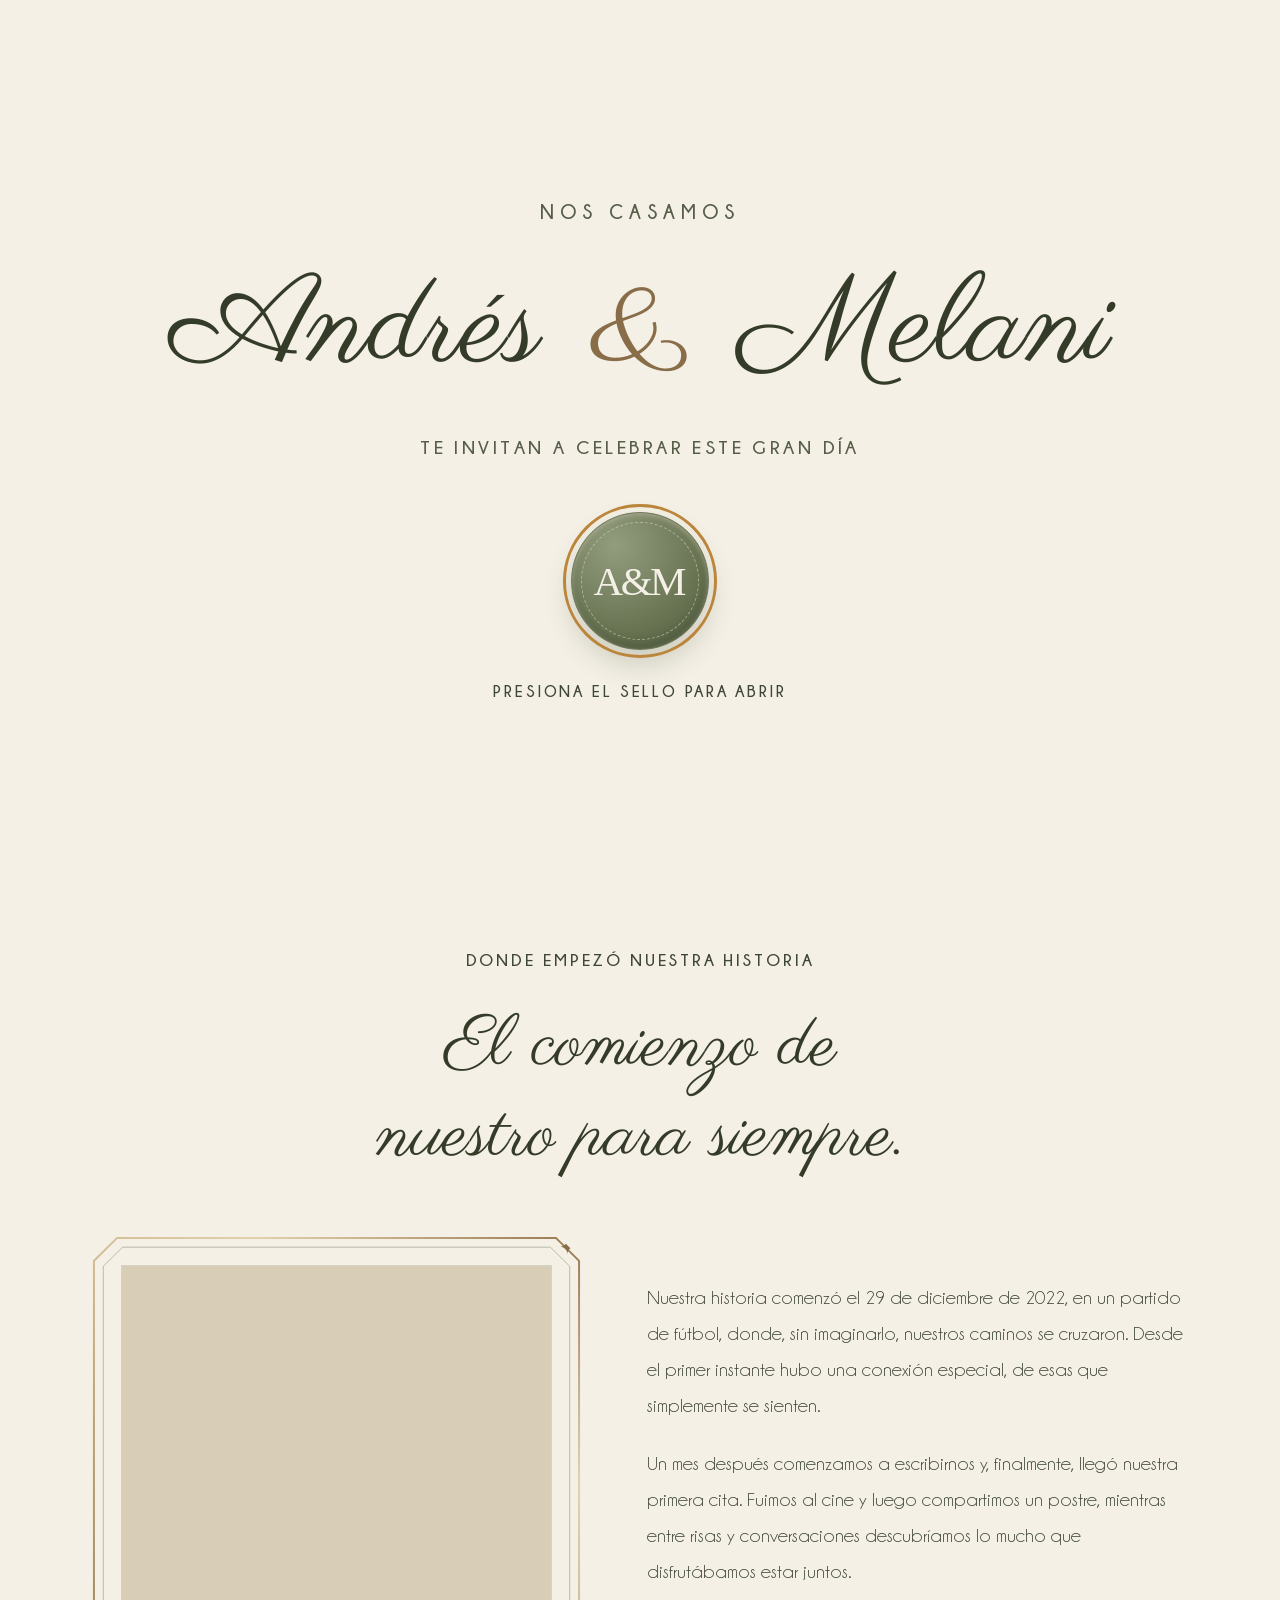
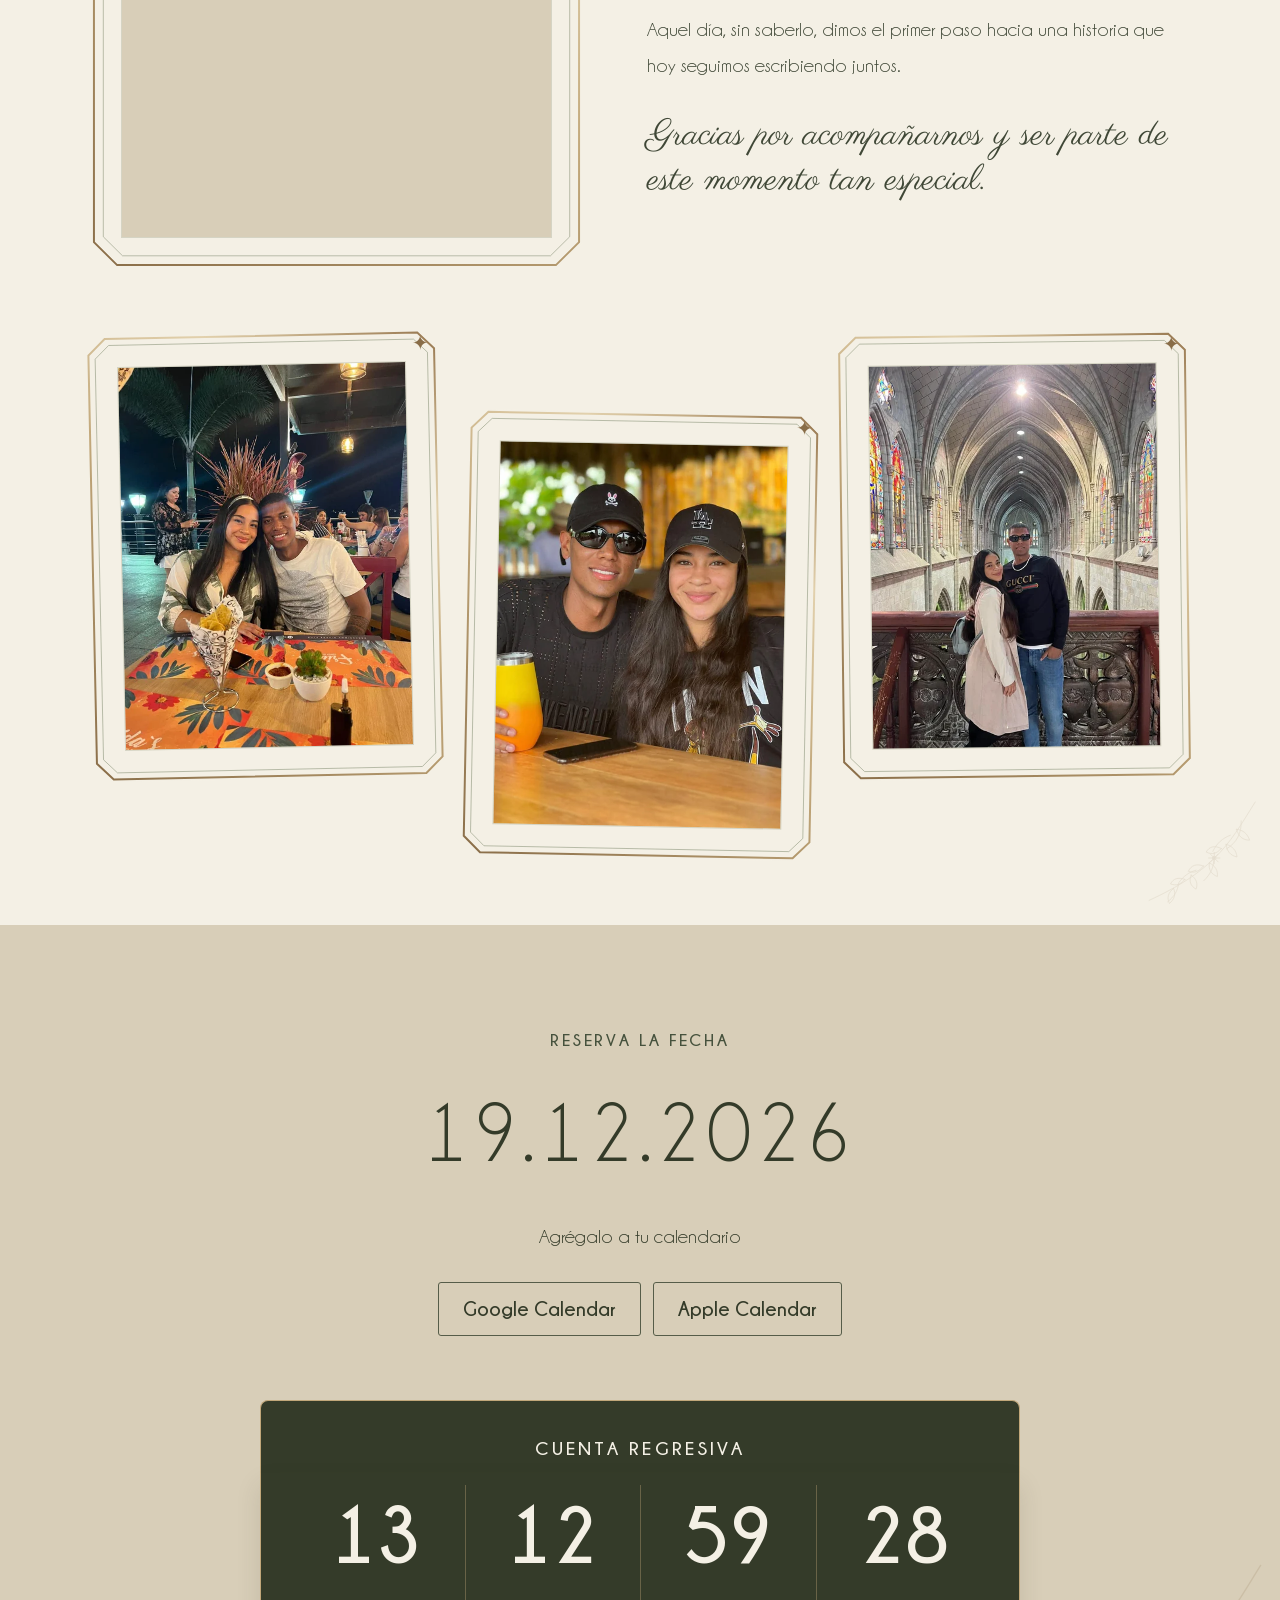
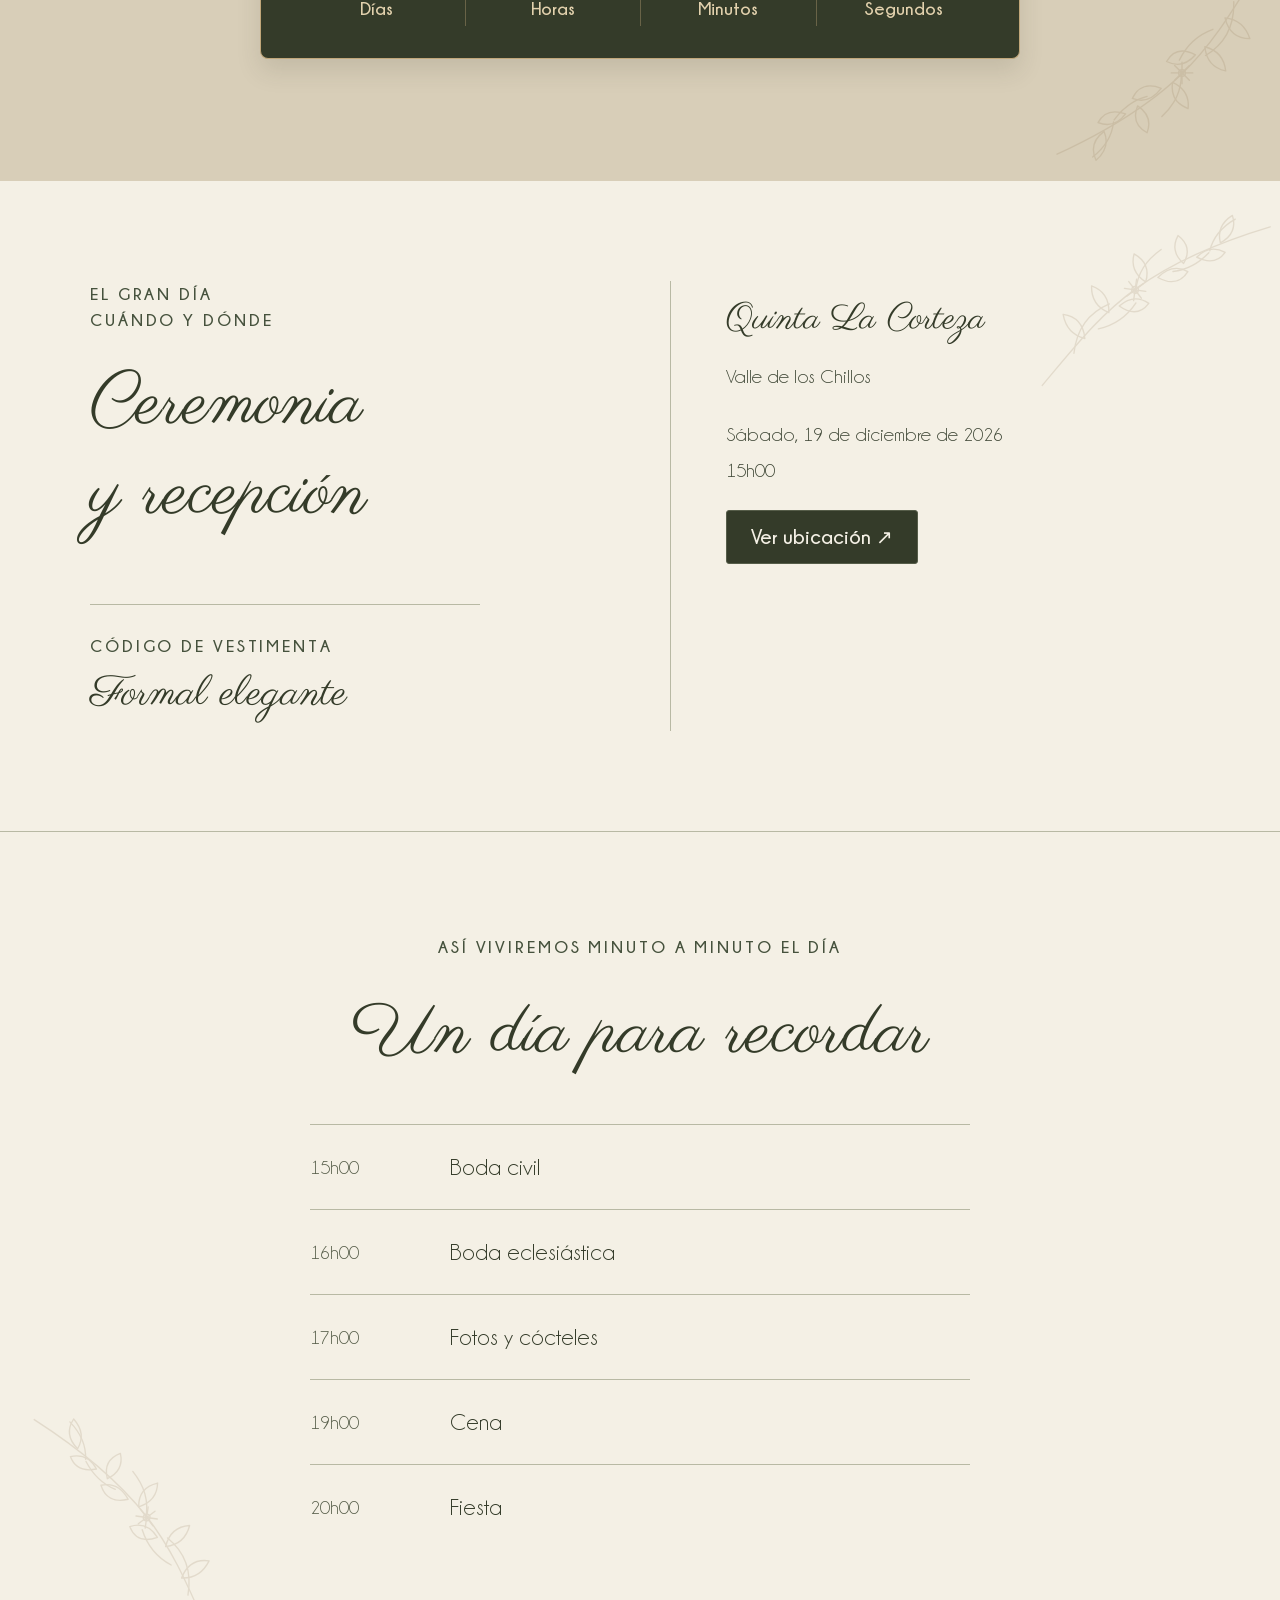
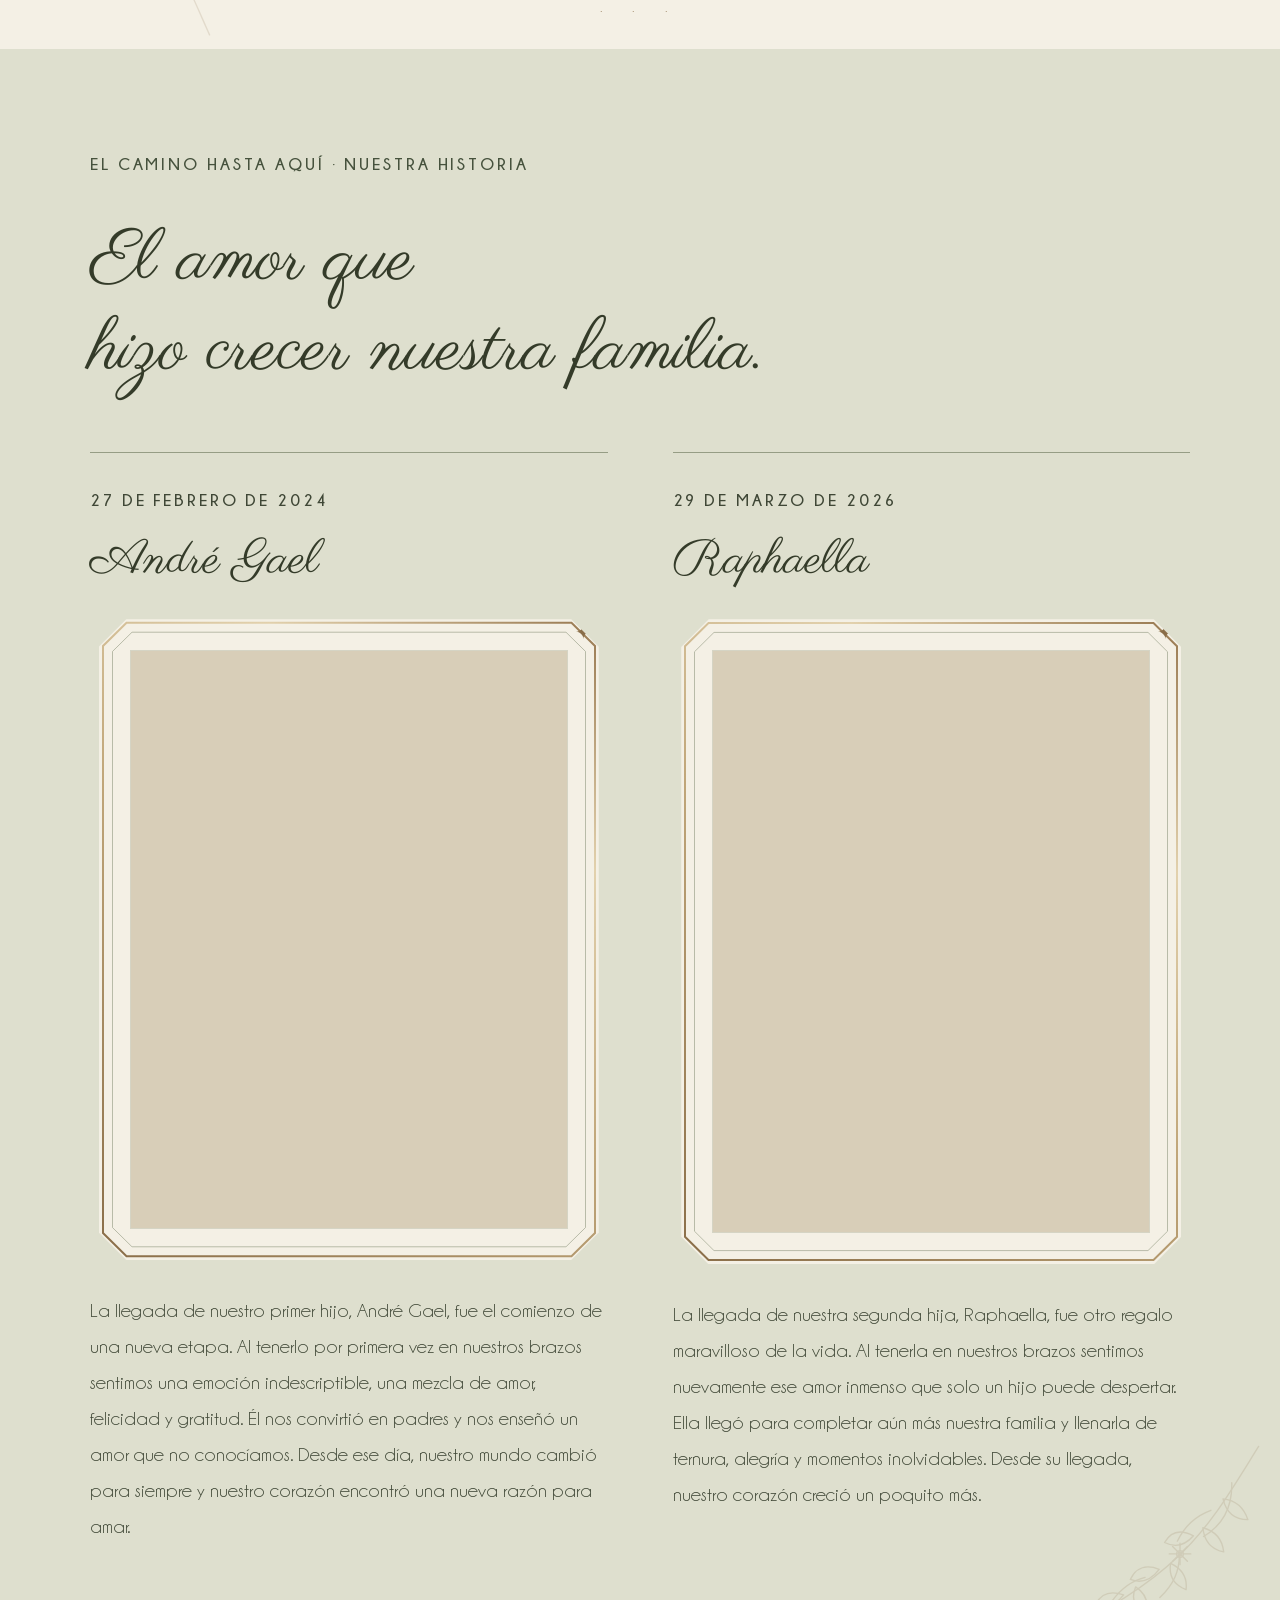
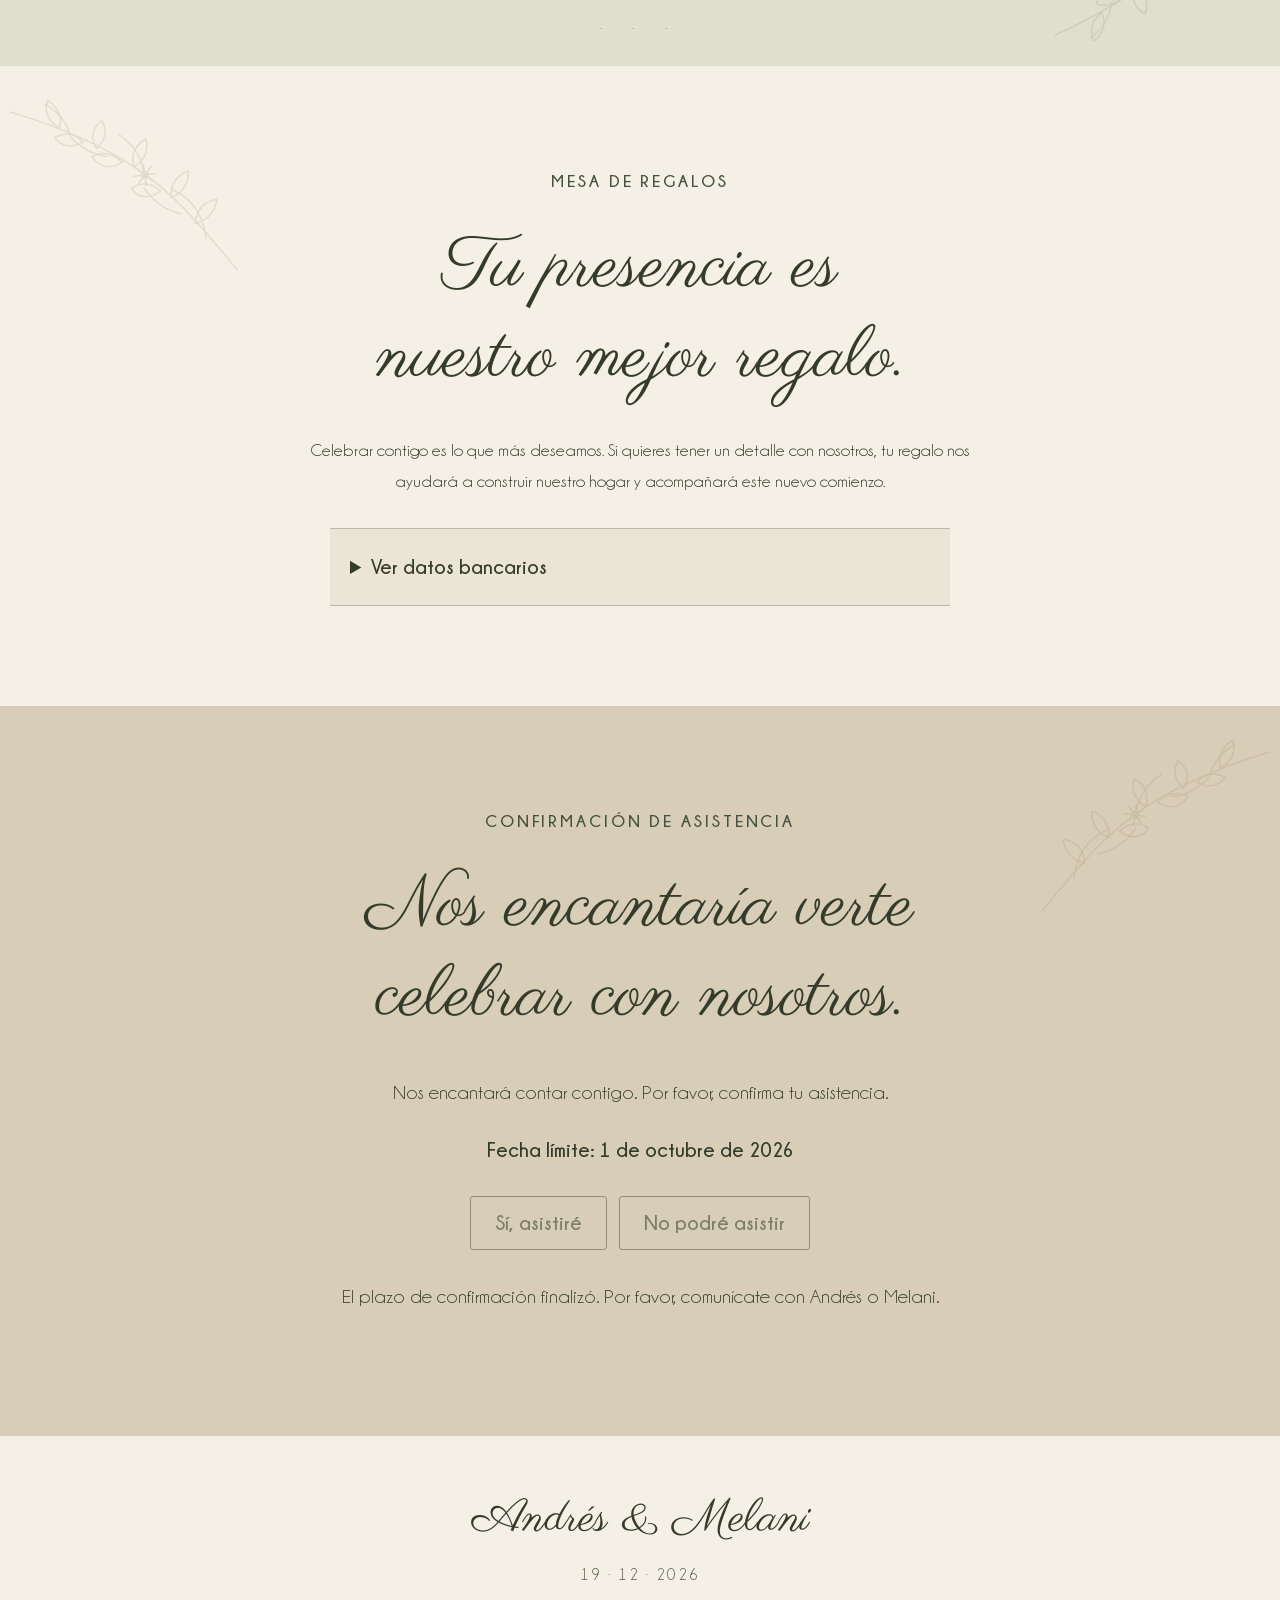
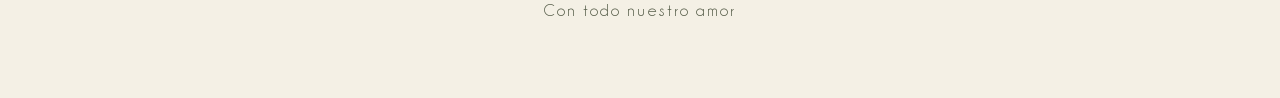
==== commit 45a3b93d: "Cambiar Melanie por Melani en toda la invitación" ====
--- a/index.html
+++ b/index.html
@@ -1,24 +1,25 @@
 <!doctype html>
-<html lang="es"><head><meta charset="utf-8"><meta name="viewport" content="width=device-width,initial-scale=1"><meta name="theme-color" content="#343b29"><meta name="description" content="Acompáñanos a celebrar la boda de Andrés y Melanie, el 19 de diciembre de 2026."><title>Andrés & Melanie · Nuestra boda</title><link rel="stylesheet" href="assets/styles.css"><link rel="stylesheet" href="assets/invitacion-extra.css"><script defer src="assets/config.js"></script><script defer src="assets/invitacion.js"></script><link rel="stylesheet" href="assets/identidad.css"></head>
+<html lang="es"><head><meta charset="utf-8"><meta name="viewport" content="width=device-width,initial-scale=1"><meta name="theme-color" content="#343b29"><meta name="description" content="Acompáñanos a celebrar la boda de Andrés y Melani, el 19 de diciembre de 2026."><title>Andrés & Melani · Nuestra boda</title><link rel="stylesheet" href="assets/styles.css"><link rel="stylesheet" href="assets/invitacion-extra.css"><script defer src="assets/config.js"></script><script defer src="assets/invitacion.js"></script><link rel="stylesheet" href="assets/identidad.css"></head>
 <body class="invitation-page">
 <dialog id="invitation-cover" class="invitation-cover" aria-labelledby="cover-names" aria-describedby="cover-hint">
   <div class="cover-content">
     <p class="cover-guest" data-guest hidden></p>
     <p class="eyebrow">Nos casamos</p>
-    <h2 id="cover-names" class="cover-names">Andrés <span>&</span> Melanie</h2>
+    <h2 id="cover-names" class="cover-names">Andrés <span>&</span> Melani</h2>
     <p class="cover-subtitle">Te invitan a celebrar este gran día</p>
-    <button type="button" class="wax-seal" id="open-invitation" aria-label="Abrir la invitación de Andrés y Melanie" autofocus><span aria-hidden="true">A&M</span></button>
+    <button type="button" class="wax-seal" id="open-invitation" aria-label="Abrir la invitación de Andrés y Melani" autofocus><span aria-hidden="true">A&M</span></button>
     <p id="cover-hint" class="cover-hint">Presiona el sello para abrir</p>
   </div>
 </dialog>
 <header class="topbar"><a href="index.html" class="monogram">A<i>&</i>M</a><nav><a href="#regalos" class="topbar-button">Mesa de regalos ↗</a><a href="#confirmar" class="topbar-button">Confirmar asistencia ↗</a></nav></header>
-<main><section class="hero"><p class="eyebrow">Con todo nuestro amor · Nos casamos</p><p class="guest" data-guest hidden></p><h1>Andrés <span>&</span> Melanie</h1><div class="hero-date">19 <i>/</i> 12 <i>/</i> 2026</div><p>Una historia de amor.<br>Una vida para compartir.</p><a class="text-link" href="#historia">Descubre nuestra historia ↓</a><div class="full-names">Alonso Andrés Martínez Tenorio<br>Melanie Abigail Torres Juanazo</div></section>
-<section id="historia" class="section story"><p class="eyebrow">Donde empezó nuestra historia</p><h2>El comienzo de<br><em>nuestro para siempre.</em></h2><div class="first-date-layout"><figure class="story-photo"><img src="assets/fotos/01-primera-cita-800.webp" srcset="assets/fotos/01-primera-cita-480.webp 480w, assets/fotos/01-primera-cita-800.webp 800w, assets/fotos/01-primera-cita-1200.webp 1200w" sizes="(max-width: 650px) calc(100vw - 48px), (max-width: 1000px) 44vw, 500px" width="1202" height="1600" alt="Andrés y Melanie en su primera cita" loading="lazy" decoding="async"></figure><div class="prose"><p>Nuestra historia comenzó el 29 de diciembre de 2022, en un partido de fútbol, donde, sin imaginarlo, nuestros caminos se cruzaron. Desde el primer instante hubo una conexión especial, de esas que simplemente se sienten.</p><p>Un mes después comenzamos a escribirnos y, finalmente, llegó nuestra primera cita. Fuimos al cine y luego compartimos un postre, mientras entre risas y conversaciones descubríamos lo mucho que disfrutábamos estar juntos.</p><p>Aquel día, sin saberlo, dimos el primer paso hacia una historia que hoy seguimos escribiendo juntos.</p><p class="serif-note">Gracias por acompañarnos y ser parte de este momento tan especial.</p></div></div><div class="memories-gallery" aria-label="Recuerdos de nuestra historia"><figure class="story-photo"><img src="assets/fotos/02-historia-800.webp" srcset="assets/fotos/02-historia-480.webp 480w, assets/fotos/02-historia-800.webp 800w, assets/fotos/02-historia-1200.webp 1200w" sizes="(max-width: 650px) calc(100vw - 48px), (max-width: 1250px) 28vw, 350px" width="1200" height="1600" alt="Andrés y Melanie compartiendo una salida" loading="lazy" decoding="async"></figure><figure class="story-photo"><img src="assets/fotos/03-historia-800.webp" srcset="assets/fotos/03-historia-480.webp 480w, assets/fotos/03-historia-800.webp 800w, assets/fotos/03-historia-1200.webp 1200w" sizes="(max-width: 650px) calc(100vw - 48px), (max-width: 1250px) 28vw, 350px" width="1200" height="1600" alt="Un recuerdo de Andrés y Melanie juntos" loading="lazy" decoding="async"></figure><figure class="story-photo"><img src="assets/fotos/04-historia-800.webp" srcset="assets/fotos/04-historia-480.webp 480w, assets/fotos/04-historia-800.webp 800w, assets/fotos/04-historia-1200.webp 1200w" sizes="(max-width: 650px) calc(100vw - 48px), (max-width: 1250px) 28vw, 350px" width="1200" height="1600" alt="Andrés y Melanie en una visita a una iglesia" loading="lazy" decoding="async"></figure></div></section>
+<main><section class="hero"><p class="eyebrow">Con todo nuestro amor · Nos casamos</p><p class="guest" data-guest hidden></p><h1>Andrés <span>&</span> Melani</h1><div class="hero-date">19 <i>/</i> 12 <i>/</i> 2026</div><p>Una historia de amor.<br>Una vida para compartir.</p><a class="text-link" href="#historia">Descubre nuestra historia ↓</a><div class="full-names">Alonso Andrés Martínez Tenorio<br>Melani Abigail Torres Juanazo</div></section>
+<section id="historia" class="section story"><p class="eyebrow">Donde empezó nuestra historia</p><h2>El comienzo de<br><em>nuestro para siempre.</em></h2><div class="first-date-layout"><figure class="story-photo"><img src="assets/fotos/01-primera-cita-800.webp" srcset="assets/fotos/01-primera-cita-480.webp 480w, assets/fotos/01-primera-cita-800.webp 800w, assets/fotos/01-primera-cita-1200.webp 1200w" sizes="(max-width: 650px) calc(100vw - 48px), (max-width: 1000px) 44vw, 500px" width="1202" height="1600" alt="Andrés y Melani en su primera cita" loading="lazy" decoding="async"></figure><div class="prose"><p>Nuestra historia comenzó el 29 de diciembre de 2022, en un partido de fútbol, donde, sin imaginarlo, nuestros caminos se cruzaron. Desde el primer instante hubo una conexión especial, de esas que simplemente se sienten.</p><p>Un mes después comenzamos a escribirnos y, finalmente, llegó nuestra primera cita. Fuimos al cine y luego compartimos un postre, mientras entre risas y conversaciones descubríamos lo mucho que disfrutábamos estar juntos.</p><p>Aquel día, sin saberlo, dimos el primer paso hacia una historia que hoy seguimos escribiendo juntos.</p><p class="serif-note">Gracias por acompañarnos y ser parte de este momento tan especial.</p></div></div><div class="memories-gallery" aria-label="Recuerdos de nuestra historia"><figure class="story-photo"><img src="assets/fotos/02-historia-800.webp" srcset="assets/fotos/02-historia-480.webp 480w, assets/fotos/02-historia-800.webp 800w, assets/fotos/02-historia-1200.webp 1200w" sizes="(max-width: 650px) calc(100vw - 48px), (max-width: 1250px) 28vw, 350px" width="1200" height="1600" alt="Andrés y Melani compartiendo una salida" loading="lazy" decoding="async"></figure><figure class="story-photo"><img src="assets/fotos/03-historia-800.webp" srcset="assets/fotos/03-historia-480.webp 480w, assets/fotos/03-historia-800.webp 800w, assets/fotos/03-historia-1200.webp 1200w" sizes="(max-width: 650px) calc(100vw - 48px), (max-width: 1250px) 28vw, 350px" width="1200" height="1600" alt="Un recuerdo de Andrés y Melani juntos" loading="lazy" decoding="async"></figure><figure class="story-photo"><img src="assets/fotos/04-historia-800.webp" srcset="assets/fotos/04-historia-480.webp 480w, assets/fotos/04-historia-800.webp 800w, assets/fotos/04-historia-1200.webp 1200w" sizes="(max-width: 650px) calc(100vw - 48px), (max-width: 1250px) 28vw, 350px" width="1200" height="1600" alt="Andrés y Melani en una visita a una iglesia" loading="lazy" decoding="async"></figure></div></section>
 <section class="date-panel section"><p class="eyebrow">Reserva la fecha</p><h2>19.12.2026</h2><p>Agrégalo a tu calendario</p><div class="actions"><a class="button" data-google-calendar target="_blank" rel="noopener">Google Calendar</a><button data-apple-calendar>Apple Calendar</button></div><p class="eyebrow countdown-title">Cuenta regresiva</p><div class="countdown" data-countdown aria-label="Tiempo para la boda"></div><p data-countdown-message aria-live="polite"></p></section>
 <section class="section venue"><div class="venue-heading"><p class="eyebrow">El gran día<br>Cuándo y dónde</p><h2>Ceremonia<br><em>y recepción</em></h2><div class="dress"><p class="eyebrow">Código de vestimenta</p><p class="serif-note">Formal elegante</p></div></div><div class="venue-details"><h3>Quinta La Corteza</h3><p>Valle de los Chillos</p><p>Sábado, 19 de diciembre de 2026<br>15h00</p><a class="button dark" data-map target="_blank" rel="noopener">Ver ubicación ↗</a></div></section>
 <section class="section schedule"><p class="eyebrow">Así viviremos minuto a minuto el día</p><h2>Un día para recordar</h2><ol class="timeline"><li><time>15h00</time><span>Boda civil</span></li><li><time>16h00</time><span>Boda eclesiástica</span></li><li><time>17h00</time><span>Fotos y cócteles</span></li><li><time>19h00</time><span>Cena</span></li><li><time>20h00</time><span>Fiesta</span></li></ol></section>
-<section class="section family"><p class="eyebrow">El camino hasta aquí · Nuestra historia</p><h2>El amor que<br><em>hizo crecer nuestra familia.</em></h2><article><p class="eyebrow">27 de febrero de 2024</p><h3>André Gael</h3><figure class="story-photo"><img src="assets/fotos/05-familia-800.webp" srcset="assets/fotos/05-familia-480.webp 480w, assets/fotos/05-familia-800.webp 800w, assets/fotos/05-familia-1200.webp 1200w" sizes="(max-width: 650px) calc(100vw - 48px), (max-width: 1000px) 44vw, 500px" width="1210" height="1600" alt="Andrés y Melanie junto a André Gael" loading="lazy" decoding="async"></figure><p>La llegada de nuestro primer hijo, André Gael, fue el comienzo de una nueva etapa. Al tenerlo por primera vez en nuestros brazos sentimos una emoción indescriptible, una mezcla de amor, felicidad y gratitud. Él nos convirtió en padres y nos enseñó un amor que no conocíamos. Desde ese día, nuestro mundo cambió para siempre y nuestro corazón encontró una nueva razón para amar.</p></article><article><p class="eyebrow">29 de marzo de 2026</p><h3>Raphaella</h3><figure class="story-photo"><img src="assets/fotos/06-hijos-800.webp" srcset="assets/fotos/06-hijos-480.webp 480w, assets/fotos/06-hijos-800.webp 800w, assets/fotos/06-hijos-1200.webp 1200w" sizes="(max-width: 650px) calc(100vw - 48px), (max-width: 1000px) 44vw, 500px" width="1200" height="1600" alt="André Gael y Raphaella juntos" loading="lazy" decoding="async"></figure><p>La llegada de nuestra segunda hija, Raphaella, fue otro regalo maravilloso de la vida. Al tenerla en nuestros brazos sentimos nuevamente ese amor inmenso que solo un hijo puede despertar. Ella llegó para completar aún más nuestra familia y llenarla de ternura, alegría y momentos inolvidables. Desde su llegada, nuestro corazón creció un poquito más.</p></article></section>
+<section class="section family"><p class="eyebrow">El camino hasta aquí · Nuestra historia</p><h2>El amor que<br><em>hizo crecer nuestra familia.</em></h2><article><p class="eyebrow">27 de febrero de 2024</p><h3>André Gael</h3><figure class="story-photo"><img src="assets/fotos/05-familia-800.webp" srcset="assets/fotos/05-familia-480.webp 480w, assets/fotos/05-familia-800.webp 800w, assets/fotos/05-familia-1200.webp 1200w" sizes="(max-width: 650px) calc(100vw - 48px), (max-width: 1000px) 44vw, 500px" width="1210" height="1600" alt="Andrés y Melani junto a André Gael" loading="lazy" decoding="async"></figure><p>La llegada de nuestro primer hijo, André Gael, fue el comienzo de una nueva etapa. Al tenerlo por primera vez en nuestros brazos sentimos una emoción indescriptible, una mezcla de amor, felicidad y gratitud. Él nos convirtió en padres y nos enseñó un amor que no conocíamos. Desde ese día, nuestro mundo cambió para siempre y nuestro corazón encontró una nueva razón para amar.</p></article><article><p class="eyebrow">29 de marzo de 2026</p><h3>Raphaella</h3><figure class="story-photo"><img src="assets/fotos/06-hijos-800.webp" srcset="assets/fotos/06-hijos-480.webp 480w, assets/fotos/06-hijos-800.webp 800w, assets/fotos/06-hijos-1200.webp 1200w" sizes="(max-width: 650px) calc(100vw - 48px), (max-width: 1000px) 44vw, 500px" width="1200" height="1600" alt="André Gael y Raphaella juntos" loading="lazy" decoding="async"></figure><p>La llegada de nuestra segunda hija, Raphaella, fue otro regalo maravilloso de la vida. Al tenerla en nuestros brazos sentimos nuevamente ese amor inmenso que solo un hijo puede despertar. Ella llegó para completar aún más nuestra familia y llenarla de ternura, alegría y momentos inolvidables. Desde su llegada, nuestro corazón creció un poquito más.</p></article></section>
 <section id="regalos" class="section gifts"><p class="eyebrow">Mesa de regalos</p><h2>Tu presencia es<br><em>nuestro mejor regalo.</em></h2><p class="gift-message">Celebrar contigo es lo que más deseamos. Si quieres tener un detalle con nosotros, tu regalo nos ayudará a construir nuestro hogar y acompañará este nuevo comienzo.</p><details><summary>Ver datos bancarios</summary><dl><dt>Banco</dt><dd>Pichincha</dd><dt>Tipo de cuenta</dt><dd>Ahorros</dd><dt>Número de cuenta</dt><dd>2214572931</dd><dt>Titular</dt><dd>Melani Torres</dd><dt>Cédula</dt><dd>0940584212</dd></dl><button data-copy-account>Copiar número de cuenta</button><p data-copy-status role="status"></p></details></section>
-<section id="confirmar" class="section rsvp"><p class="eyebrow">Confirmación de asistencia</p><h2>Nos encantaría verte<br><em>celebrar con nosotros.</em></h2><p data-guest hidden></p><p data-seats hidden></p><p>Nos encantará contar contigo. Por favor, confirma tu asistencia.</p><p><strong>Fecha límite: 1 de octubre de 2026</strong></p><div class="actions"><button data-rsvp="si" disabled>Sí, asistiré</button><button data-rsvp="no" disabled>No podré asistir</button></div><p id="rsvp-status" role="status">Las confirmaciones estarán disponibles próximamente.</p></section></main><footer>Andrés & Melanie <span>19 · 12 · 2026</span><p>Con todo nuestro amor</p></footer></body></html>
+<section id="confirmar" class="section rsvp"><p class="eyebrow">Confirmación de asistencia</p><h2>Nos encantaría verte<br><em>celebrar con nosotros.</em></h2><p data-guest hidden></p><p data-seats hidden></p><p>Nos encantará contar contigo. Por favor, confirma tu asistencia.</p><p><strong>Fecha límite: 1 de octubre de 2026</strong></p><div class="actions"><button data-rsvp="si" disabled>Sí, asistiré</button><button data-rsvp="no" disabled>No podré asistir</button></div><p id="rsvp-status" role="status">Las confirmaciones estarán disponibles próximamente.</p></section></main><footer>Andrés & Melani <span>19 · 12 · 2026</span><p>Con todo nuestro amor</p></footer></body></html>
 
 
+
